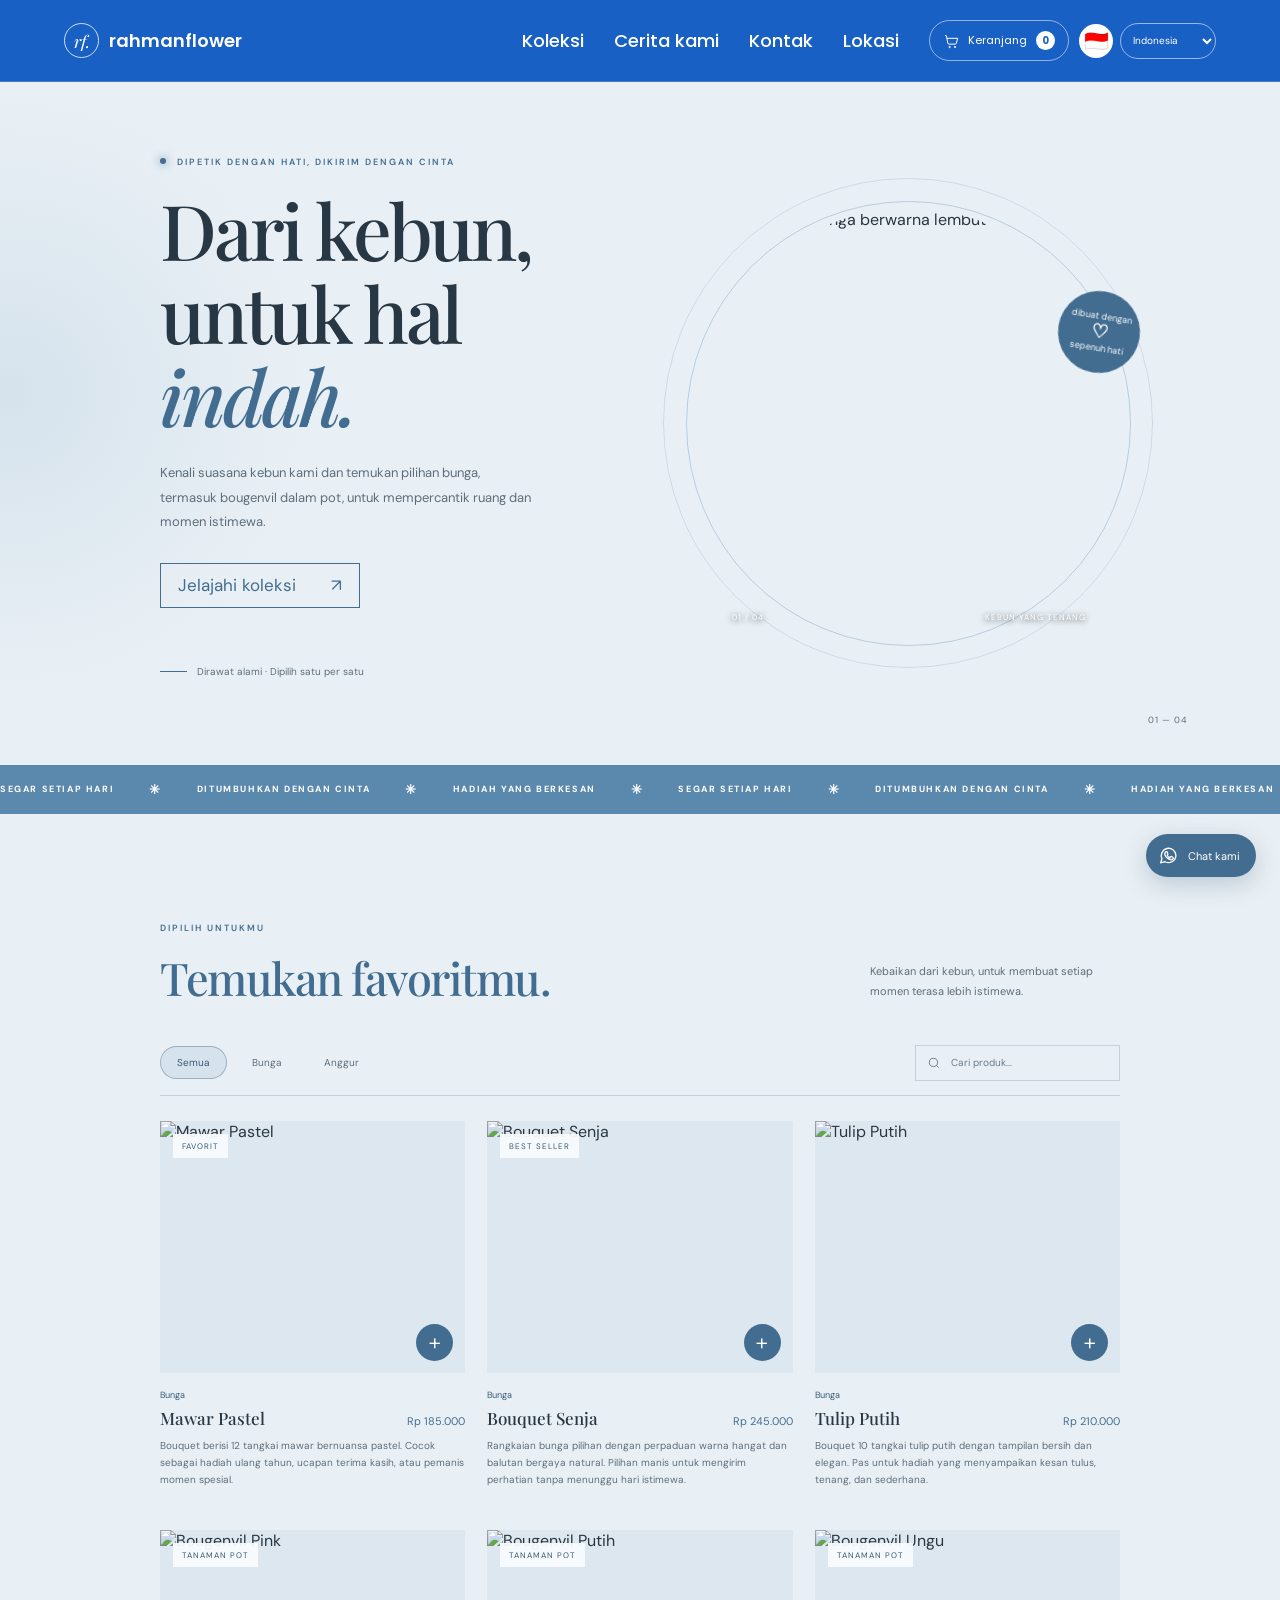
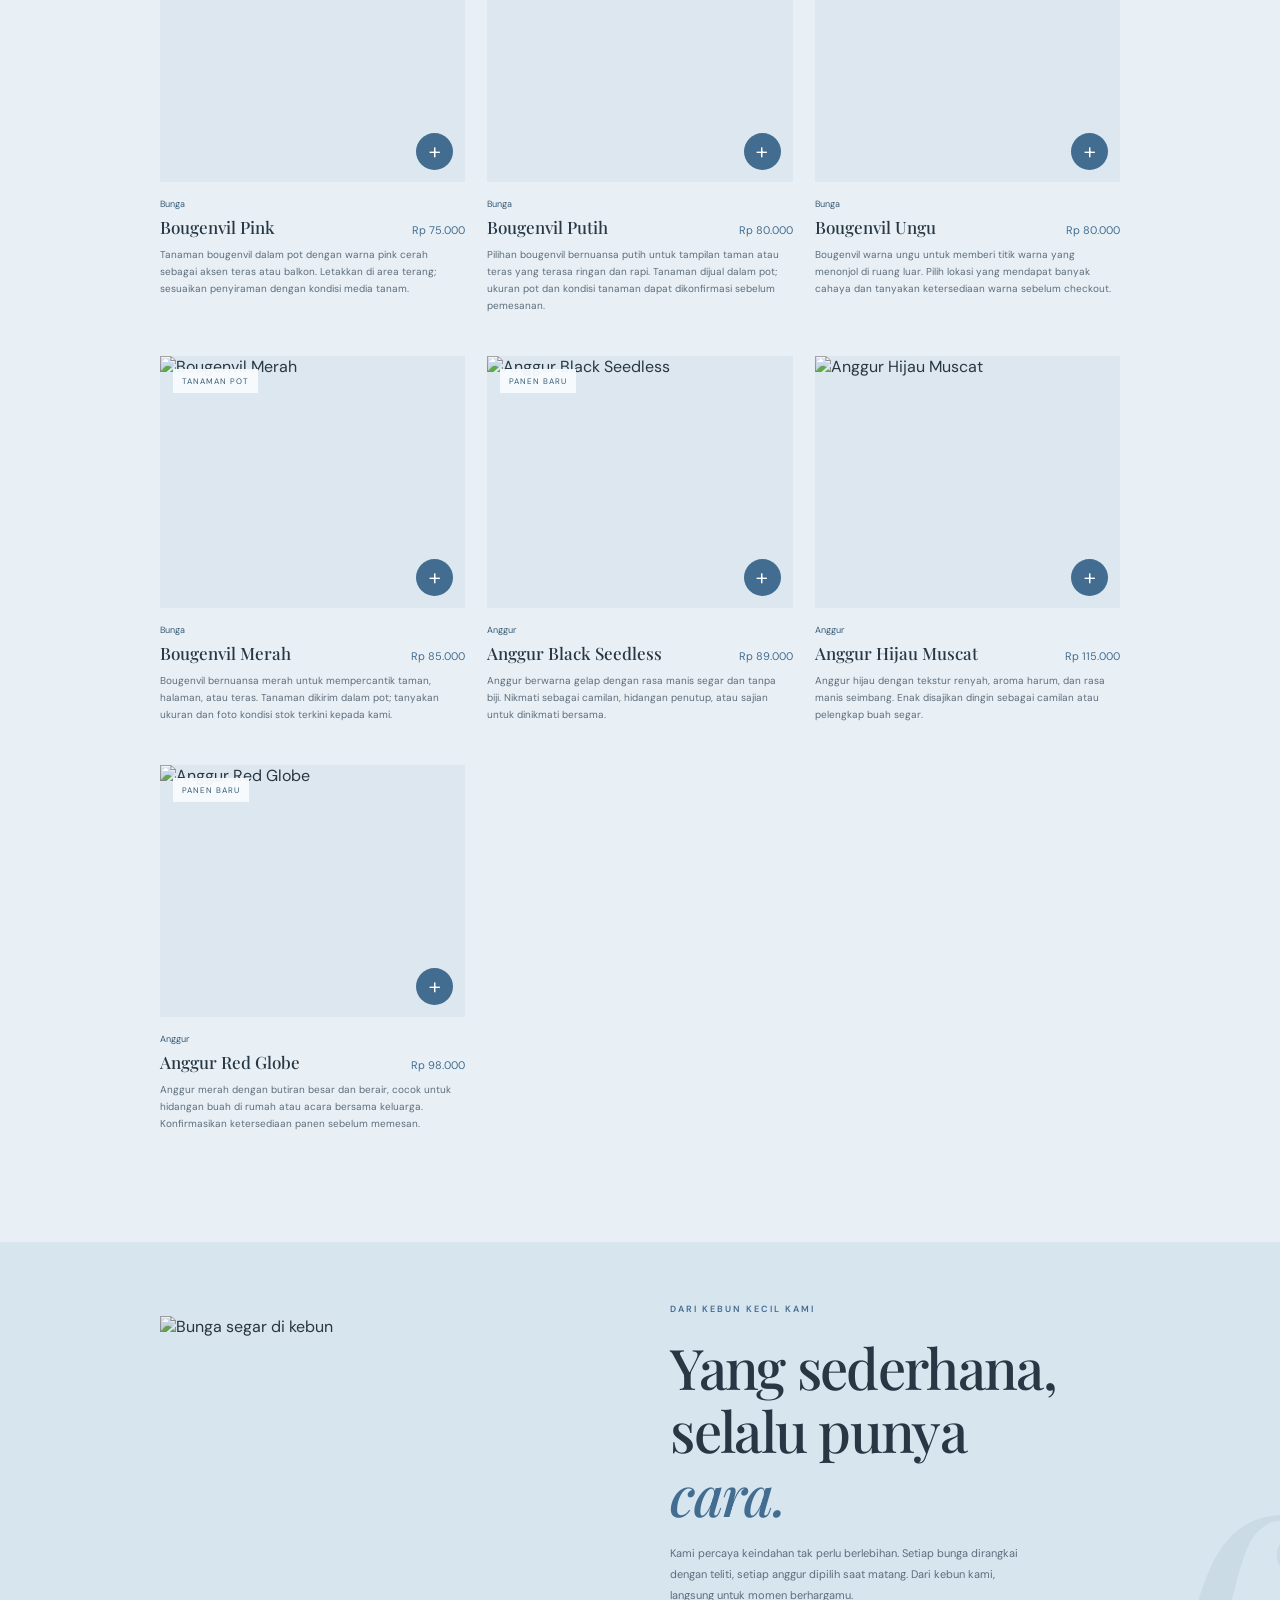
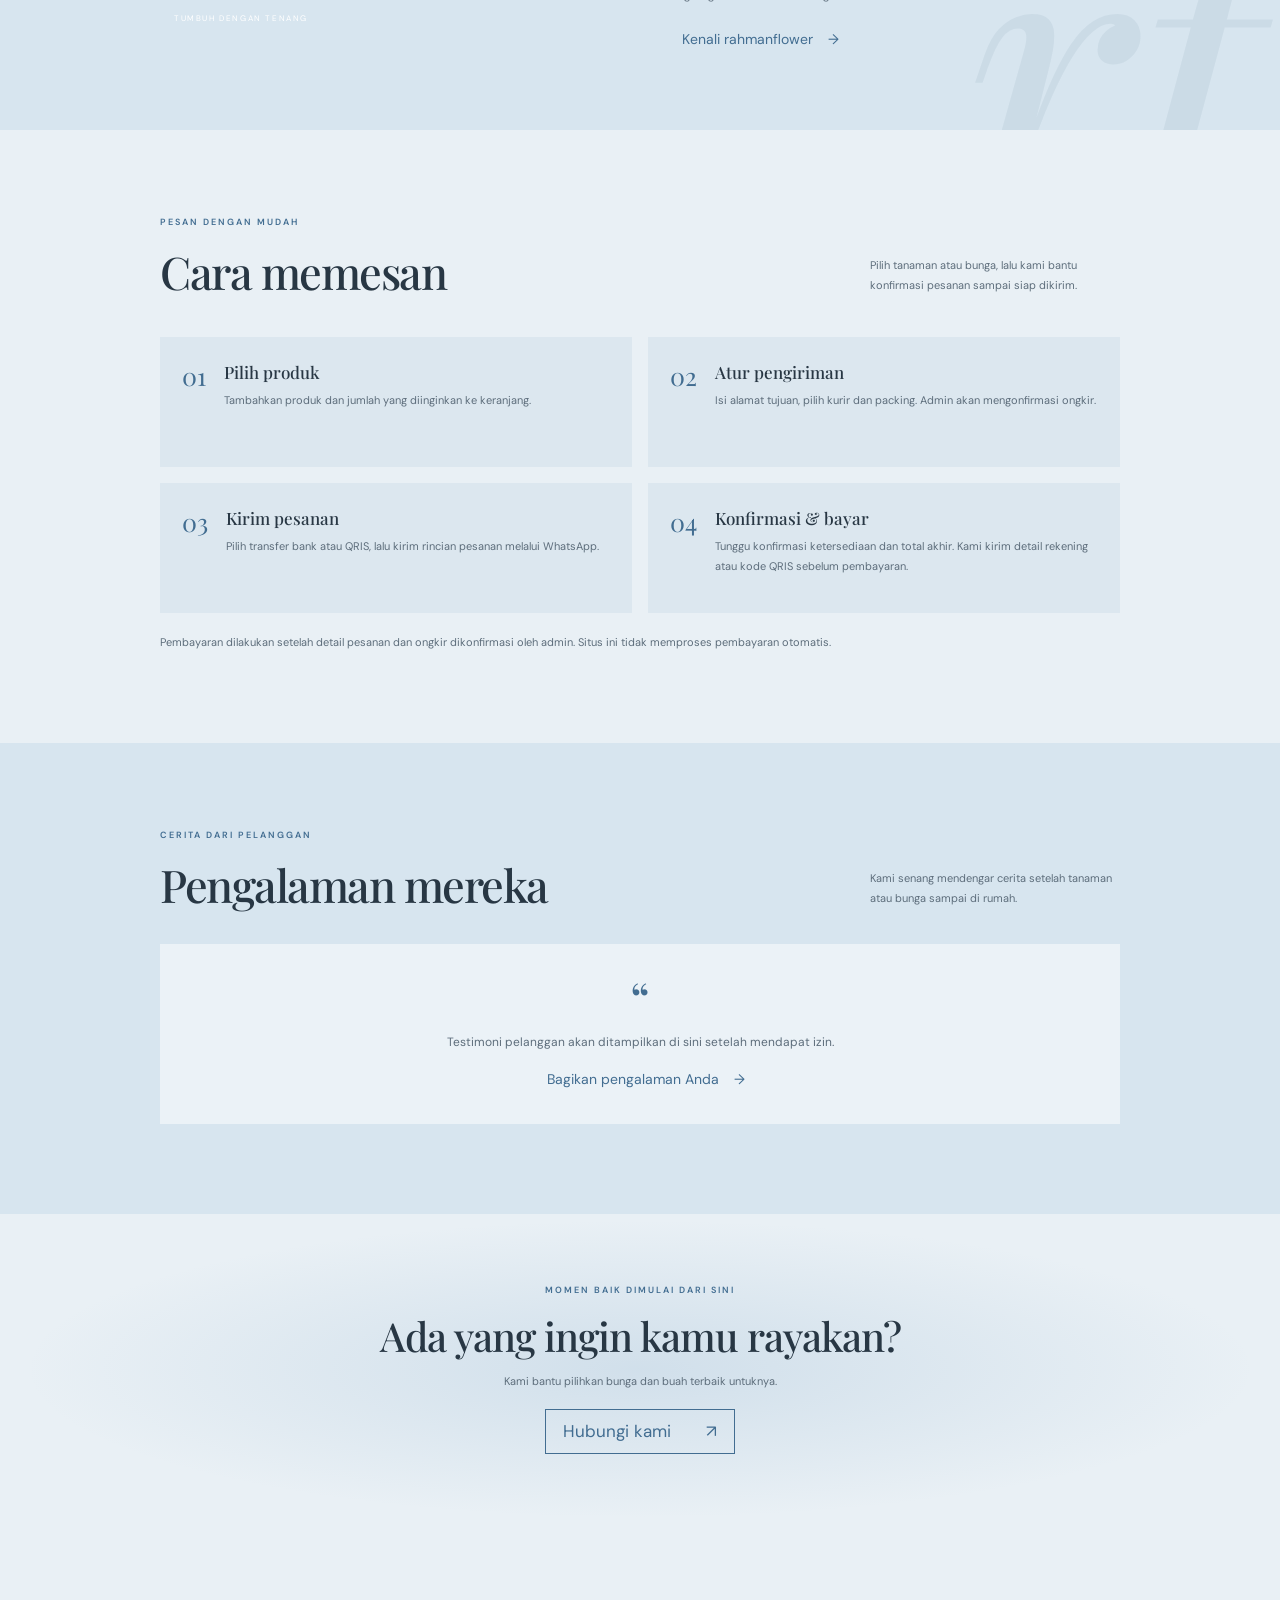
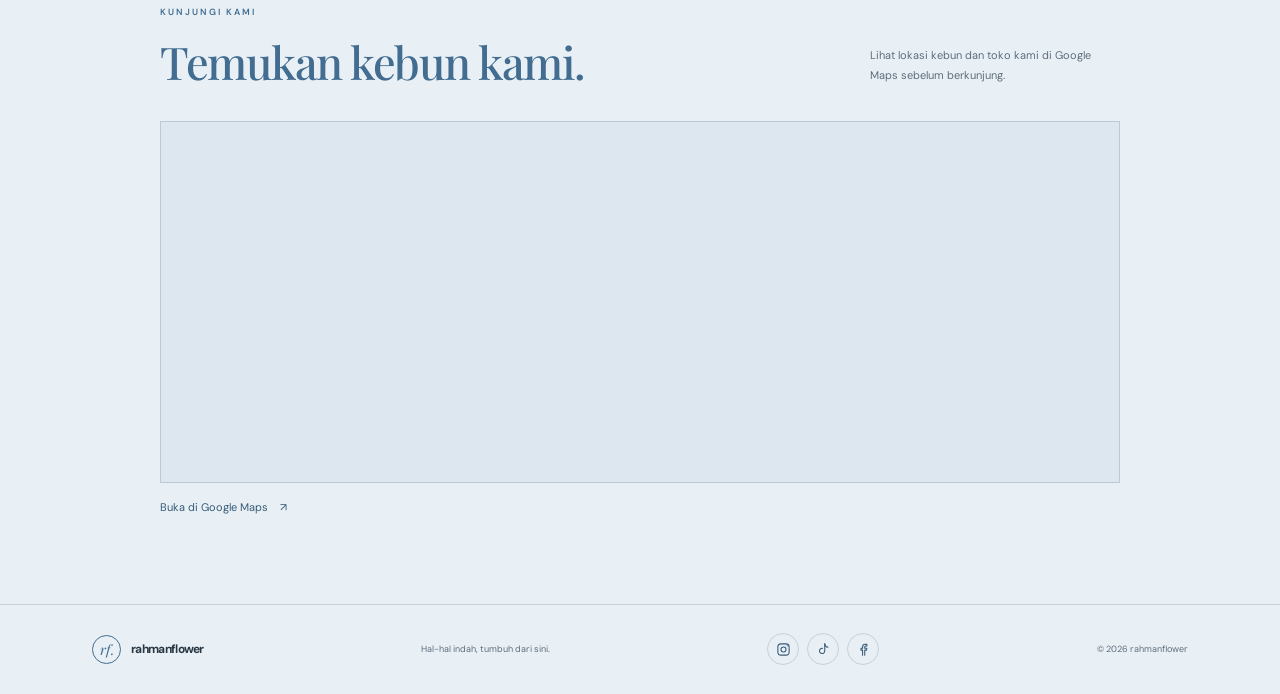
==== index.html @ 4df8f44b "Publish rahmanflower storefront Co-authored-by: Copilot <223556219+Copilot@users.noreply.github.com>" ====
<!doctype html>
<html lang="id">
  <head>
    <meta charset="UTF-8" />
    <meta name="viewport" content="width=device-width, initial-scale=1.0" />
    <meta name="theme-color" content="#1960C5" />
    <meta
      name="description"
      content="Temukan bunga pilihan dan anggur segar dari rahmanflower."
      id="page-description"
    />
    <title>rahmanflower — Bunga & Anggur Pilihan</title>
    <link rel="preconnect" href="https://fonts.googleapis.com" />
    <link rel="preconnect" href="https://fonts.gstatic.com" crossorigin />
    <link
      href="https://fonts.googleapis.com/css2?family=DM+Sans:wght@400;500;600;700&family=Playfair+Display:wght@500;600;700&family=Poppins:wght@400;500;600;700&display=swap"
      rel="stylesheet"
    />
    <link rel="stylesheet" href="styles.css" />
    <script src="products.js" defer></script>
    <script src="app.js" defer></script>
  </head>
  <body>
    <header class="site-header">
      <a class="brand" href="#" aria-label="rahmanflower, beranda">
        <span class="brand-mark" aria-hidden="true">rf.</span>
        <span class="brand-name" data-store-name>rahmanflower</span>
      </a>
      <nav class="main-nav" aria-label="Navigasi utama" data-i18n-aria="nav.label">
        <a href="#koleksi" data-i18n="nav.collection">Koleksi</a>
        <a href="#cerita" data-i18n="nav.story">Cerita kami</a>
        <a href="#kontak" data-i18n="nav.contact">Kontak</a>
        <a href="#lokasi" data-i18n="nav.location">Lokasi</a>
      </nav>
      <div class="header-actions">
      <button class="cart-button" id="open-cart" type="button" aria-label="Buka keranjang" data-i18n-aria="cart.open">
        <svg viewBox="0 0 24 24" aria-hidden="true"><path d="M3 4h2l2.2 11.1a2 2 0 0 0 2 1.6h8.9a2 2 0 0 0 1.9-1.4L22 8H6" /><circle cx="10" cy="21" r="1" /><circle cx="18" cy="21" r="1" /></svg>
        <span data-i18n="cart.button">Keranjang</span>
        <span class="cart-count" id="cart-count">0</span>
      </button>
      <label class="language-switcher">
        <span class="sr-only" id="language-label">Bahasa / Language / اللغة</span>
        <span class="language-flag" id="language-flag" aria-hidden="true">🇮🇩</span>
        <select id="language-select" aria-labelledby="language-label">
          <option value="id">Indonesia</option>
          <option value="en">English</option>
          <option value="ar">العربية</option>
        </select>
      </label>
      </div>
    </header>

    <main>
      <section class="hero" aria-labelledby="hero-title">
        <div class="hero-copy">
          <p class="eyebrow"><span class="status-dot"></span> <span data-i18n="hero.eyebrow">DIPETIK DENGAN HATI, DIKIRIM DENGAN CINTA</span></p>
          <h1 id="hero-title"><span data-i18n="hero.titleFirst">Dari kebun,</span><br /><span data-i18n="hero.titleSecond">untuk hal</span> <em data-i18n="hero.titleEmphasis">indah.</em></h1>
          <p class="hero-description" data-i18n="hero.description">
            Kenali suasana kebun kami dan temukan pilihan bunga, termasuk bougenvil dalam pot, untuk mempercantik ruang dan momen istimewa.
          </p>
          <a class="primary-link" href="#koleksi"><span data-i18n="hero.cta">Jelajahi koleksi</span> <span aria-hidden="true">↗</span></a>
          <div class="hero-note">
            <span class="note-line"></span>
            <span data-i18n="hero.note">Dirawat alami · Dipilih satu per satu</span>
          </div>
        </div>
        <div class="hero-art">
          <div class="hero-orbit orbit-one"></div>
          <div class="hero-orbit orbit-two"></div>
          <img
            src="https://images.unsplash.com/photo-1490750967868-88aa4486c946?auto=format&fit=crop&w=1200&q=85"
            alt="Rangkaian bunga berwarna lembut"
          data-i18n-alt="hero.imageAlt"
          />
          <div class="hero-caption"><span>01 / 04</span><span data-i18n="hero.caption">KEBUN YANG TENANG</span></div>
          <div class="hero-sticker"><span data-i18n="hero.stickerMade">dibuat dengan</span><strong>♡</strong><span data-i18n="hero.stickerCare">sepenuh hati</span></div>
        </div>
        <div class="hero-index" aria-hidden="true">01 — 04</div>
      </section>

      <section class="ticker" aria-label="Keunggulan rahmanflower" data-i18n-aria="ticker.label">
        <div class="ticker-track">
          <span data-i18n="ticker.fresh">SEGAR SETIAP HARI</span><i>✳</i><span data-i18n="ticker.grown">DITUMBUHKAN DENGAN CINTA</span><i>✳</i><span data-i18n="ticker.gifts">HADIAH YANG BERKESAN</span><i>✳</i><span data-i18n="ticker.fresh">SEGAR SETIAP HARI</span><i>✳</i><span data-i18n="ticker.grown">DITUMBUHKAN DENGAN CINTA</span><i>✳</i><span data-i18n="ticker.gifts">HADIAH YANG BERKESAN</span><i>✳</i>
        </div>
      </section>

      <section class="catalog section-wrap" id="koleksi" aria-labelledby="catalog-title">
        <div class="section-heading">
          <div>
            <p class="eyebrow" data-i18n="catalog.eyebrow">DIPILIH UNTUKMU</p>
            <h2 id="catalog-title"><span data-i18n="catalog.title">Temukan favoritmu</span><span>.</span></h2>
          </div>
          <p class="section-intro" data-i18n="catalog.intro">Kebaikan dari kebun, untuk membuat setiap momen terasa lebih istimewa.</p>
        </div>
        <div class="catalog-tools">
          <div class="category-filters" id="category-filters" aria-label="Filter kategori" data-i18n-aria="catalog.filters"></div>
          <label class="search-box">
            <svg viewBox="0 0 24 24" aria-hidden="true"><circle cx="11" cy="11" r="7" /><path d="m16 16 4 4" /></svg>
            <input id="search-input" type="search" placeholder="Cari produk..." aria-label="Cari produk" data-i18n-placeholder="catalog.search" data-i18n-aria="catalog.search" />
          </label>
        </div>
        <div class="product-grid" id="product-grid" aria-live="polite"></div>
        <p class="empty-state" id="empty-state" hidden data-i18n="catalog.empty">Belum ada produk yang cocok. Coba kata kunci lain, ya.</p>
      </section>

      <section class="story section-wrap" id="cerita">
        <div class="story-image">
          <img
            src="https://images.unsplash.com/photo-1494972308805-463bc619d34e?auto=format&fit=crop&w=1000&q=85"
            alt="Bunga segar di kebun"
            data-i18n-alt="story.imageAlt"
            loading="lazy"
          />
          <span class="image-label" data-i18n="story.imageLabel">TUMBUH DENGAN TENANG</span>
        </div>
        <div class="story-copy">
          <p class="eyebrow" data-i18n="story.eyebrow">DARI KEBUN KECIL KAMI</p>
          <h2><span data-i18n="story.titleFirst">Yang sederhana,</span><br /><span data-i18n="story.titleSecond">selalu punya</span> <em data-i18n="story.titleEmphasis">cara.</em></h2>
          <p data-i18n="story.description">
            Kami percaya keindahan tak perlu berlebihan. Setiap bunga dirangkai dengan teliti, setiap anggur dipilih saat matang. Dari kebun kami, langsung untuk momen berhargamu.
          </p>
          <a class="text-link" href="#kontak"><span data-i18n="story.cta">Kenali rahmanflower</span> <span aria-hidden="true">→</span></a>
        </div>
        <span class="story-decoration" aria-hidden="true">rf</span>
      </section>

      <section class="order-section section-wrap" id="cara-order" aria-labelledby="order-title">
        <div class="section-heading">
          <div>
            <p class="eyebrow" data-i18n="order.eyebrow">PESAN DENGAN MUDAH</p>
            <h2 id="order-title" data-i18n="order.title">Cara memesan</h2>
          </div>
          <p class="section-intro" data-i18n="order.intro">Pilih tanaman atau bunga, lalu kami bantu konfirmasi pesanan sampai siap dikirim.</p>
        </div>
        <ol class="order-steps">
          <li><span>01</span><div><h3 data-i18n="order.step1Title">Pilih produk</h3><p data-i18n="order.step1Text">Tambahkan produk dan jumlah yang diinginkan ke keranjang.</p></div></li>
          <li><span>02</span><div><h3 data-i18n="order.step2Title">Atur pengiriman</h3><p data-i18n="order.step2Text">Isi jarak tujuan, pilih pengiriman dan packing untuk melihat estimasi biaya.</p></div></li>
          <li><span>03</span><div><h3 data-i18n="order.step3Title">Kirim pesanan</h3><p data-i18n="order.step3Text">Pilih transfer bank atau QRIS, lalu kirim rincian pesanan melalui WhatsApp.</p></div></li>
          <li><span>04</span><div><h3 data-i18n="order.step4Title">Konfirmasi & bayar</h3><p data-i18n="order.step4Text">Tunggu konfirmasi ketersediaan dan total akhir. Kami kirim detail rekening atau kode QRIS sebelum pembayaran.</p></div></li>
        </ol>
        <p class="order-payment-note" data-i18n="order.paymentNote">Pembayaran dilakukan setelah detail pesanan dan ongkir dikonfirmasi oleh admin. Situs ini tidak memproses pembayaran otomatis.</p>
      </section>

      <section class="testimonials-section section-wrap" id="testimoni" aria-labelledby="testimonials-title">
        <div class="section-heading">
          <div>
            <p class="eyebrow" data-i18n="testimonials.eyebrow">CERITA DARI PELANGGAN</p>
            <h2 id="testimonials-title" data-i18n="testimonials.title">Pengalaman mereka</h2>
          </div>
          <p class="section-intro" data-i18n="testimonials.intro">Kami senang mendengar cerita setelah tanaman atau bunga sampai di rumah.</p>
        </div>
        <div class="testimonial-empty">
          <span aria-hidden="true">“</span>
          <p data-i18n="testimonials.empty">Testimoni pelanggan akan ditampilkan di sini setelah mendapat izin.</p>
          <a class="text-link" id="testimonial-contact" href="#"><span data-i18n="testimonials.cta">Bagikan pengalaman Anda</span> <span aria-hidden="true">→</span></a>
        </div>
      </section>

      <section class="closing-banner" id="kontak">
        <p class="eyebrow" data-i18n="contact.eyebrow">MOMEN BAIK DIMULAI DARI SINI</p>
        <h2 data-i18n="contact.title">Ada yang ingin kamu rayakan?</h2>
        <p data-i18n="contact.description">Kami bantu pilihkan bunga dan buah terbaik untuknya.</p>
        <a class="primary-link" id="contact-link" href="#"><span data-i18n="contact.cta">Hubungi kami</span> <span aria-hidden="true">↗</span></a>
        <a class="contact-email" id="store-email" href="#" hidden></a>
      </section>

      <section class="location-section section-wrap" id="lokasi" aria-labelledby="location-title">
        <div class="section-heading">
          <div>
            <p class="eyebrow" data-i18n="location.eyebrow">KUNJUNGI KAMI</p>
            <h2 id="location-title"><span data-i18n="location.title">Temukan kebun kami</span><span>.</span></h2>
          </div>
          <p class="section-intro" data-i18n="location.intro">Lihat lokasi kebun dan toko kami di Google Maps sebelum berkunjung.</p>
        </div>
        <div class="map-frame">
          <iframe
            id="store-map"
            title="Peta lokasi kebun dan toko"
            data-i18n-title="location.mapTitle"
            loading="lazy"
            referrerpolicy="no-referrer-when-downgrade"
            allowfullscreen
            hidden
          ></iframe>
          <div class="map-placeholder" id="map-placeholder" role="status">
            <span class="map-pin" aria-hidden="true">⌖</span>
            <p data-i18n="location.unset">Lokasi kebun belum diatur.</p>
            <span data-i18n="location.configure">Tambahkan alamat atau nama tempat di <code>STORE_CONFIG.mapLocation</code> pada products.js.</span>
          </div>
        </div>
        <a class="map-link" id="map-link" href="#" target="_blank" rel="noopener noreferrer" hidden>
          <span data-i18n="location.openMaps">Buka di Google Maps</span> <span aria-hidden="true">↗</span>
        </a>
      </section>
    </main>

    <footer class="site-footer">
      <a class="brand footer-brand" href="#"><span class="brand-mark" aria-hidden="true">rf.</span><span class="brand-name" data-store-name>rahmanflower</span></a>
      <p data-i18n="footer.tagline">Hal-hal indah, tumbuh dari sini.</p>
      <nav class="social-links" aria-label="Media sosial" data-i18n-aria="footer.social">
        <a class="social-link" href="#" data-social="instagram" aria-label="Instagram rahmanflower" title="Instagram">
          <svg viewBox="0 0 24 24" aria-hidden="true"><rect x="3" y="3" width="18" height="18" rx="5"/><circle cx="12" cy="12" r="4"/><circle class="icon-fill" cx="18" cy="6" r="1"/></svg>
        </a>
        <a class="social-link" href="#" data-social="tiktok" aria-label="TikTok rahmanflower" title="TikTok">
          <svg viewBox="0 0 24 24" aria-hidden="true"><path d="M14 3v11.2a4.2 4.2 0 1 1-3.4-4.1"/><path d="M14 3c.4 3.1 2.2 5 5.2 5.4"/></svg>
        </a>
        <a class="social-link" href="#" data-social="facebook" aria-label="Facebook rahmanflower" title="Facebook">
          <svg viewBox="0 0 24 24" aria-hidden="true"><path d="M14 21v-8h2.8l.5-3H14V8.1c0-.9.3-1.6 1.6-1.6h1.8V3.8c-.3 0-1.4-.1-2.6-.1-2.6 0-4.3 1.6-4.3 4.5V10H8v3h2.5v8"/></svg>
        </a>
      </nav>
      <span>© <span id="current-year"></span> <span data-store-name>rahmanflower</span></span>
    </footer>

    <a class="whatsapp-float" id="whatsapp-support" href="#kontak" aria-label="Hubungi layanan pelanggan melalui WhatsApp" data-i18n-aria="whatsapp.aria">
      <svg viewBox="0 0 24 24" aria-hidden="true"><path d="M20.5 11.7a8.4 8.4 0 0 1-12.4 7.4L3 20.5l1.5-4.8a8.4 8.4 0 1 1 16-4Z"/><path d="M8.8 8.1c.2-.4.4-.4.7-.4h.5c.2 0 .4.1.5.4l.8 1.9c.1.2.1.4-.1.6l-.6.7c-.2.2-.2.4 0 .7.6 1 1.4 1.8 2.5 2.4.3.2.5.2.7-.1l.8-1c.2-.2.4-.3.7-.2l1.8.9c.3.1.4.3.4.5 0 .3-.2 1.3-.9 1.8-.6.5-1.4.8-2.4.5-1-.3-2.4-.9-3.8-2.1-1.1-.9-2-2.1-2.5-3.4-.5-1.2 0-2.3.4-2.7Z"/></svg>
      <span data-i18n="whatsapp.label">Chat kami</span>
    </a>

    <div class="cart-overlay" id="cart-overlay" hidden>
      <button class="overlay-backdrop" id="close-cart-backdrop" type="button" aria-label="Tutup keranjang" data-i18n-aria="cart.close"></button>
      <aside class="cart-drawer" role="dialog" aria-modal="true" aria-labelledby="cart-title">
        <div class="cart-heading">
          <div><p class="eyebrow" data-i18n="cart.eyebrow">PILIHANMU</p><h2 id="cart-title"><span data-i18n="cart.title">Keranjang</span> <span id="cart-item-label">(0)</span></h2></div>
          <button class="close-cart" id="close-cart" type="button" aria-label="Tutup keranjang" data-i18n-aria="cart.close">×</button>
        </div>
        <div class="cart-items" id="cart-items"></div>
        <div class="cart-empty" id="cart-empty"><span aria-hidden="true">♡</span><p data-i18n="cart.empty">Keranjangmu masih kosong.</p><button class="text-link" id="continue-shopping" type="button"><span data-i18n="cart.continue">Lihat koleksi</span> <span aria-hidden="true">→</span></button></div>
        <section class="delivery-options" id="delivery-options" aria-labelledby="delivery-title">
          <div class="delivery-heading">
            <p class="eyebrow" data-i18n="delivery.eyebrow">SESUAIKAN PESANAN</p>
            <h3 id="delivery-title" data-i18n="delivery.title">Pengiriman & packing</h3>
          </div>
          <label class="delivery-field delivery-address-field">
            <span data-i18n="delivery.address">Alamat tujuan</span>
            <textarea id="delivery-address" rows="3" maxlength="500" placeholder="Alamat lengkap termasuk kota dan kode pos" data-i18n-placeholder="delivery.addressPlaceholder" required></textarea>
          </label>
          <label class="delivery-field">
            <span data-i18n="delivery.shipping">Metode pengiriman</span>
            <select id="shipping-select"></select>
          </label>
          <label class="delivery-field">
            <span data-i18n="delivery.packing">Pilihan packing</span>
            <select id="packing-select"></select>
          </label>
          <div class="tracking-links">
            <a id="courier-tracking-link" href="#" target="_blank" rel="noopener noreferrer" hidden></a>
            <a href="https://cekresi.com/" target="_blank" rel="noopener noreferrer" data-i18n="delivery.trackCekresi">Lacak resi di Cekresi.com</a>
          </div>
          <p class="delivery-note" id="delivery-note" role="status" aria-live="polite"></p>
        </section>
        <fieldset class="payment-options">
          <legend data-i18n="payment.title">Metode pembayaran</legend>
          <label><input type="radio" name="payment-method" value="bank" checked /><span data-i18n="payment.bank">Transfer bank</span></label>
          <label><input type="radio" name="payment-method" value="qris" /><span data-i18n="payment.qris">QRIS</span></label>
          <div class="payment-info" id="payment-info" aria-live="polite">
            <p id="payment-info-text"></p>
            <img id="qris-code" alt="" data-i18n-alt="payment.qrisAlt" hidden />
          </div>
        </fieldset>
        <div class="cart-footer" id="cart-footer">
          <div class="cart-cost-row"><span data-i18n="cart.subtotal">Subtotal produk</span><strong id="cart-subtotal">Rp0</strong></div>
          <div class="cart-cost-row"><span data-i18n="cart.shippingEstimate">Estimasi ongkir</span><strong id="shipping-cost">—</strong></div>
          <div class="cart-cost-row"><span data-i18n="cart.packingCost">Biaya packing</span><strong id="packing-cost">—</strong></div>
          <div class="cart-total"><span data-i18n="cart.total">Total estimasi</span><strong id="cart-total">Rp0</strong></div>
          <button class="checkout-button" id="checkout-button" type="button"><span data-i18n="cart.checkout">Pesan via WhatsApp</span> <span aria-hidden="true">↗</span></button>
          <p class="checkout-note" data-i18n="cart.checkoutNote">Rincian pesanan akan dikirim melalui WhatsApp. Pembayaran dilakukan setelah konfirmasi admin.</p>
        </div>
      </aside>
    </div>
    <div class="toast" id="toast" role="status" aria-live="polite"></div>
  </body>
</html>
---- styles.css ----
:root {
  color-scheme: light;
  --background: #e9f0f5;
  --surface: #dce7ef;
  --surface-raised: #d1e0eb;
  --text: #283744;
  --muted: #5d6d7b;
  --accent: #426d91;
  --accent-dark: #365a76;
  --sage-soft: #d7e5ef;
  --line: rgba(55, 80, 103, 0.2);
  --serif: "Playfair Display", Georgia, serif;
  --sans: "DM Sans", sans-serif;
  --nav-font: "Poppins", "DM Sans", sans-serif;
}

* { box-sizing: border-box; }
html { scroll-behavior: smooth; }
main section[id] { scroll-margin-top: 92px; }
body { margin: 0; background: var(--background); color: var(--text); font-family: var(--sans); -webkit-font-smoothing: antialiased; }
button, input { font: inherit; }
button, a { -webkit-tap-highlight-color: transparent; }
a { color: inherit; text-decoration: none; }
button { color: inherit; }
img { display: block; max-width: 100%; }

.site-header { width: 100%; height: 82px; padding: 0 5%; display: flex; align-items: center; justify-content: space-between; border-bottom: 1px solid rgba(255, 255, 255, .16); position: sticky; top: 0; z-index: 10; background: #1960C5; color: #fff; }
.site-header { direction: ltr; }
.main-nav { direction: ltr; margin-left: auto; margin-right: 30px; }
.header-actions { display: flex; align-items: center; gap: 10px; direction: ltr; }
.language-switcher { display: flex; align-items: center; gap: 7px; }
.language-flag { width: 34px; height: 34px; display: grid; flex: 0 0 34px; place-items: center; overflow: hidden; border: 1px solid rgba(255, 255, 255, .48); border-radius: 50%; background: #fff; font-size: 20px; line-height: 1; }
.language-switcher select { width: 96px; height: 36px; padding: 0 8px; border: 1px solid rgba(255, 255, 255, .55); border-radius: 22px; background: transparent; color: #fff; font: inherit; font-size: 10px; cursor: pointer; }
.language-switcher select option { color: #283744; background: #fff; }
.language-switcher select:focus-visible { outline: 2px solid var(--accent); outline-offset: 2px; }
.sr-only { position: absolute; width: 1px; height: 1px; padding: 0; margin: -1px; overflow: hidden; clip: rect(0, 0, 0, 0); white-space: nowrap; border: 0; }
.brand { display: inline-flex; align-items: center; gap: 10px; }
.brand-mark { width: 35px; height: 35px; border: 1px solid var(--accent); color: var(--accent); border-radius: 50%; display: grid; place-items: center; font-family: var(--serif); font-size: 17px; font-style: italic; }
.brand-name { color: var(--text); font-size: 14px; letter-spacing: -.7px; font-weight: 700; }
.brand-name span { color: var(--accent); font-weight: 400; }
.site-header .brand-mark { border-color: rgba(255, 255, 255, .78); color: #fff; }
.site-header .brand-name, .site-header .brand-name span { color: #fff; font-family: var(--nav-font); letter-spacing: 0; }
.site-header .brand-name { font-size: 18px; font-weight: 600; }
.site-header .brand-name span { font-weight: 400; }
.main-nav { display: flex; align-items: center; gap: 30px; color: #fff; font-family: var(--nav-font); font-size: 18px; font-weight: 500; }
.main-nav a, .text-link, .primary-link { transition: color .2s ease; }
.main-nav a { color: #fff; white-space: nowrap; }
.main-nav a:hover { color: #d7e9ff; }
.text-link:hover { color: var(--accent); }
.cart-button { border: 1px solid rgba(255, 255, 255, .52); background: transparent; color: #fff; border-radius: 30px; padding: 10px 13px; display: flex; align-items: center; gap: 9px; font-family: var(--nav-font); font-size: 11px; cursor: pointer; transition: border-color .2s, background .2s; }
.cart-button:hover { border-color: #fff; background: rgba(255, 255, 255, .1); }
.cart-button svg, .search-box svg { width: 16px; height: 16px; fill: none; stroke: currentColor; stroke-width: 1.5; }
.cart-count { min-width: 19px; height: 19px; display: grid; place-items: center; border-radius: 50%; background: #fff; color: #1960C5; font-size: 10px; font-weight: 700; }

.hero { position: relative; min-height: 635px; padding: 74px 12.5% 72px; display: grid; grid-template-columns: 1fr .9fr; align-items: center; gap: 7%; overflow: hidden; background-color: var(--background); background-image: linear-gradient(90deg, rgba(233, 240, 245, .97) 0%, rgba(233, 240, 245, .91) 45%, rgba(233, 240, 245, .78) 100%), url("https://images.unsplash.com/photo-1416879595882-3373a0480b5b?auto=format&fit=crop&w=2000&q=85"); background-position: center; background-size: cover; }
.hero::before { content: ""; position: absolute; width: 620px; height: 620px; border-radius: 50%; background: radial-gradient(circle, rgba(112, 157, 194, .16), transparent 68%); left: -300px; top: 0; pointer-events: none; }
.hero-copy { position: relative; z-index: 1; padding-bottom: 15px; }
.eyebrow { color: var(--accent); font-size: 9px; letter-spacing: 2px; font-weight: 600; margin: 0 0 20px; }
.status-dot { display: inline-block; width: 6px; height: 6px; margin: 0 7px 1px 0; background: var(--accent); border-radius: 50%; box-shadow: 0 0 10px var(--accent); }
.hero h1 { font-family: var(--serif); font-size: clamp(52px, 6vw, 81px); line-height: 1.08; letter-spacing: -3.2px; font-weight: 500; margin: 0; }
.hero h1 em, .story-copy h2 em { color: var(--accent); font-weight: 500; }
.hero-description { max-width: 375px; margin: 24px 0 28px; color: var(--muted); font-size: 13px; line-height: 1.9; }
.primary-link { width: fit-content; min-height: 45px; display: inline-flex; align-items: center; gap: 35px; padding: 0 17px; border: 1px solid var(--accent); color: var(--accent); font-size: 11px; }
.primary-link span { font-size: 17px; }
.primary-link:hover { background: var(--accent); color: var(--background); }
.hero-note { display: flex; align-items: center; gap: 10px; margin-top: 57px; color: var(--muted); font-size: 10px; }
.note-line { width: 27px; height: 1px; background: var(--accent); }
.hero-art { position: relative; width: 100%; max-width: 390px; justify-self: center; }
.hero-art > img { width: 100%; height: 430px; object-fit: cover; border-radius: 190px 190px 4px 4px; filter: saturate(.8) brightness(.97); animation: hero-image-slide 1s cubic-bezier(.2, .7, .2, 1) both; }
@keyframes hero-image-slide { from { opacity: 0; transform: translateX(-48px); } to { opacity: 1; transform: translateX(0); } }
.hero-orbit { position: absolute; border: 1px solid rgba(91, 136, 173, .34); border-radius: 50%; pointer-events: none; }
.orbit-one { width: 445px; height: 445px; top: -8px; left: -28px; }
.orbit-two { width: 490px; height: 490px; top: -31px; left: -51px; border-color: rgba(91, 136, 173, .2); }
.hero-caption { position: absolute; bottom: 17px; left: 18px; right: 18px; display: flex; justify-content: space-between; color: #fff; font-size: 8px; letter-spacing: 1px; text-shadow: 0 1px 6px #000; }
.hero-sticker { position: absolute; width: 82px; height: 82px; right: -36px; top: 82px; border-radius: 50%; background: var(--accent); color: #fff; display: flex; flex-direction: column; align-items: center; justify-content: center; transform: rotate(9deg); font-size: 9px; }
.hero-sticker strong { font-size: 19px; line-height: 1.1; }
.hero-index { position: absolute; right: 7.2%; bottom: 39px; color: var(--muted); font-size: 9px; letter-spacing: 1px; }

.ticker { height: 49px; overflow: hidden; background: #5b88ad; color: #fff; display: flex; align-items: center; }
.ticker-track { min-width: max-content; display: flex; align-items: center; gap: 35px; animation: ticker-scroll 38s linear infinite; font-size: 9px; letter-spacing: 1.6px; font-weight: 700; }
.ticker-track i { font-style: normal; font-size: 13px; }
@keyframes ticker-scroll { to { transform: translateX(-50%); } }

.section-wrap { padding-left: 12.5%; padding-right: 12.5%; }
.catalog { padding-top: 108px; padding-bottom: 110px; }
.section-heading { display: flex; justify-content: space-between; align-items: end; gap: 24px; }
.section-heading .eyebrow { margin-bottom: 13px; }
.section-heading h2, .cart-heading h2 { font-family: var(--serif); font-size: clamp(31px, 4vw, 45px); letter-spacing: -1.5px; font-weight: 500; margin: 0; }
.section-heading h2 span { color: var(--accent); }
.section-intro { width: 250px; margin: 0 0 5px; color: var(--muted); font-size: 11px; line-height: 1.8; }
.catalog-tools { margin: 38px 0 25px; padding-bottom: 14px; border-bottom: 1px solid var(--line); display: flex; justify-content: space-between; align-items: center; gap: 20px; }
.category-filters { display: flex; gap: 8px; }
.filter-chip { border: 1px solid transparent; border-radius: 30px; padding: 9px 16px; background: transparent; color: var(--muted); font-size: 10px; cursor: pointer; }
.filter-chip.active { color: var(--accent-dark); border-color: rgba(61, 99, 130, .4); background: rgba(91, 136, 173, .12); }
.search-box { width: 205px; height: 36px; padding: 0 11px; display: flex; align-items: center; gap: 8px; border: 1px solid var(--line); color: var(--muted); }
.search-box input { width: 100%; min-width: 0; outline: 0; border: 0; background: transparent; color: var(--text); font-size: 10px; }
.search-box input::placeholder { color: #697b89; }
.product-grid { display: grid; grid-template-columns: repeat(3, minmax(0, 1fr)); gap: 42px 22px; }
.product-card { min-width: 0; animation: card-in .4s both; animation-delay: calc(var(--card-order) * 55ms); }
@keyframes card-in { from { opacity: 0; transform: translateY(9px); } to { opacity: 1; transform: translateY(0); } }
.product-image-wrap { position: relative; overflow: hidden; background: var(--surface); }
.product-image { width: 100%; height: 252px; object-fit: cover; filter: saturate(.82); transition: transform .6s cubic-bezier(.2,.7,.2,1), filter .3s; }
.product-card:hover .product-image { transform: scale(1.045); filter: saturate(1); }
.product-tag { position: absolute; top: 13px; left: 13px; padding: 7px 9px; background: rgba(248, 251, 253, .95); color: var(--accent-dark); font-size: 8px; letter-spacing: 1px; }
.quick-add { position: absolute; right: 12px; bottom: 12px; width: 37px; height: 37px; border: 0; border-radius: 50%; background: var(--accent); color: #fff; font-size: 23px; font-weight: 300; cursor: pointer; transition: transform .2s, background .2s; }
.quick-add:hover { transform: rotate(90deg); background: #426d91; }
.product-info { display: flex; justify-content: space-between; align-items: end; gap: 12px; margin-top: 16px; }
.product-category { color: var(--accent-dark); font-size: 9px; margin: 0 0 6px; }
.product-info h3 { margin: 0; font-family: var(--serif); font-size: 17px; font-weight: 500; }
.product-price { flex-shrink: 0; margin: 0 0 1px; font-size: 11px; color: var(--accent); }
.product-description { margin: 8px 0 0; color: var(--muted); font-size: 10px; line-height: 1.7; }
.empty-state { padding: 50px 0; text-align: center; color: var(--muted); font-size: 12px; }

.story { position: relative; min-height: 488px; display: grid; grid-template-columns: .9fr 1fr; align-items: center; gap: 11%; padding-top: 60px; padding-bottom: 80px; background: #d7e5ef; overflow: hidden; }
.story-image { position: relative; z-index: 1; }
.story-image img { width: 100%; height: 320px; object-fit: cover; filter: saturate(.72) brightness(.97); }
.image-label { position: absolute; bottom: 13px; left: 14px; color: white; font-size: 8px; letter-spacing: 1.6px; }
.story-copy { position: relative; z-index: 1; max-width: 405px; }
.story-copy h2 { font-family: var(--serif); font-size: clamp(38px, 5vw, 56px); letter-spacing: -1.7px; line-height: 1.13; font-weight: 500; margin: 0 0 18px; }
.story-copy > p:not(.eyebrow) { color: var(--muted); font-size: 11px; line-height: 1.9; max-width: 350px; margin: 0 0 22px; }
.text-link { padding: 0; border: 0; background: none; color: var(--accent); font-size: 10px; cursor: pointer; }
.text-link span { margin-left: 12px; font-size: 14px; }
.story-decoration { position: absolute; right: 2%; bottom: -123px; color: rgba(61, 99, 130, .08); font-family: var(--serif); font-size: 390px; font-style: italic; line-height: 1; }

.order-section, .testimonials-section { padding-top: 86px; padding-bottom: 90px; }
.order-steps { display: grid; grid-template-columns: repeat(2, minmax(0, 1fr)); gap: 16px; margin: 36px 0 0; padding: 0; list-style: none; }
.order-steps li { min-height: 130px; padding: 22px; display: flex; gap: 18px; background: var(--surface); }
.order-steps li > span { color: var(--accent); font-family: var(--serif); font-size: 25px; }
.order-steps h3 { margin: 2px 0 8px; font-family: var(--serif); font-size: 17px; font-weight: 500; }
.order-steps p, .order-payment-note { margin: 0; color: var(--muted); font-size: 11px; line-height: 1.8; }
.order-payment-note { margin-top: 20px; }
.testimonials-section { background: var(--sage-soft); }
.testimonial-empty { min-height: 180px; margin-top: 30px; padding: 27px; display: flex; flex-direction: column; align-items: center; justify-content: center; text-align: center; background: rgba(255, 255, 255, .48); }
.testimonial-empty > span { color: var(--accent); font-family: var(--serif); font-size: 48px; line-height: .8; }
.testimonial-empty p { max-width: 390px; margin: 14px 0 18px; color: var(--muted); font-size: 12px; line-height: 1.7; }
.contact-email { margin-top: 14px; color: var(--accent-dark); font-size: 11px; }
.contact-email[hidden] { display: none; }

.closing-banner { min-height: 310px; padding: 70px 20px; text-align: center; display: flex; flex-direction: column; align-items: center; justify-content: center; background: radial-gradient(ellipse at center, rgba(112, 157, 194, .2), transparent 68%); }
.closing-banner .eyebrow { margin-bottom: 13px; }
.closing-banner h2 { margin: 0; font-family: var(--serif); font-size: clamp(29px, 4vw, 40px); font-weight: 500; letter-spacing: -1px; }
.closing-banner > p:not(.eyebrow) { margin: 12px 0 21px; color: var(--muted); font-size: 11px; }
.location-section { padding-top: 82px; padding-bottom: 90px; }
.location-section .section-heading { margin-bottom: 30px; }
.map-frame { position: relative; min-height: 360px; overflow: hidden; border: 1px solid var(--line); background: var(--surface); }
.map-frame iframe { display: block; width: 100%; height: 360px; border: 0; }
.map-frame iframe[hidden] { display: none; }
.map-placeholder { min-height: 360px; padding: 32px; display: flex; flex-direction: column; align-items: center; justify-content: center; text-align: center; color: var(--muted); background: linear-gradient(135deg, #dce7ef, #d1e0eb); }
.map-placeholder[hidden] { display: none; }
.map-pin { color: var(--accent); font-size: 38px; line-height: 1; }
.map-placeholder p { margin: 15px 0 6px; color: var(--text); font-family: var(--serif); font-size: 20px; }
.map-placeholder > span:last-child { font-size: 11px; line-height: 1.8; }
.map-placeholder code { color: var(--accent-dark); }
.map-link { width: fit-content; margin-top: 17px; display: flex; align-items: center; gap: 12px; color: var(--accent-dark); font-size: 11px; }
.map-link[hidden] { display: none; }
.map-link:hover { color: var(--accent); }
html[lang="ar"] body { font-family: Tahoma, Arial, sans-serif; }
html[lang="ar"] .eyebrow { letter-spacing: 0; }
html[lang="ar"] .hero h1, html[lang="ar"] .story-copy h2, html[lang="ar"] .section-heading h2 { letter-spacing: 0; }
.site-footer { min-height: 90px; padding: 20px 7.2%; border-top: 1px solid var(--line); display: flex; align-items: center; justify-content: space-between; color: var(--muted); font-size: 9px; }
.footer-brand .brand-mark { width: 29px; height: 29px; font-size: 14px; }
.footer-brand .brand-name { color: var(--text); font-size: 12px; }
.site-footer > p { margin: 0; }
.social-links { display: flex; gap: 8px; align-items: center; }
.social-link { width: 32px; height: 32px; display: grid; place-items: center; border: 1px solid var(--line); border-radius: 50%; color: var(--accent-dark); transition: background .2s, color .2s, border-color .2s; }
.social-link:hover { border-color: var(--accent); background: var(--sage-soft); color: var(--accent-dark); }
.social-link svg { width: 15px; height: 15px; fill: none; stroke: currentColor; stroke-width: 1.7; stroke-linecap: round; stroke-linejoin: round; }
.social-link .icon-fill { fill: currentColor; stroke: none; }
.whatsapp-float { position: fixed; z-index: 5; right: 24px; bottom: 23px; display: flex; align-items: center; gap: 9px; padding: 11px 16px 11px 12px; border-radius: 30px; background: var(--accent); color: #fff; box-shadow: 0 7px 25px rgba(46, 75, 99, .24); font-size: 11px; transition: transform .2s, background .2s; }
.whatsapp-float:hover { transform: translateY(-2px); background: #426d91; }
.whatsapp-float svg { width: 21px; height: 21px; fill: none; stroke: currentColor; stroke-width: 1.5; stroke-linecap: round; stroke-linejoin: round; }

.cart-overlay { position: fixed; inset: 0; z-index: 10; }
.cart-overlay[hidden] { display: none; }
.overlay-backdrop { position: absolute; inset: 0; border: 0; background: rgba(33, 48, 62, .38); backdrop-filter: blur(3px); cursor: pointer; }
.cart-drawer { position: absolute; top: 0; right: 0; width: min(460px, 100%); height: 100%; padding: 32px; background: var(--background); border-left: 1px solid var(--line); display: flex; flex-direction: column; animation: drawer-in .25s ease-out; }
@keyframes drawer-in { from { transform: translateX(25px); opacity: .7; } to { transform: translateX(0); opacity: 1; } }
.cart-heading { display: flex; align-items: center; justify-content: space-between; padding-bottom: 23px; border-bottom: 1px solid var(--line); }
.cart-heading .eyebrow { margin-bottom: 8px; }
.cart-heading h2 { font-size: 30px; }
.cart-heading h2 span { color: var(--muted); font-family: var(--sans); font-size: 12px; letter-spacing: 0; }
.close-cart { width: 35px; height: 35px; border: 1px solid var(--line); border-radius: 50%; background: transparent; font-size: 22px; cursor: pointer; }
.cart-items { flex: 1; overflow: auto; }
.cart-item { display: grid; grid-template-columns: 66px 1fr auto; gap: 13px; padding: 19px 0; border-bottom: 1px solid var(--line); }
.cart-item > img { width: 66px; height: 76px; object-fit: cover; }
.cart-item-info h3 { margin: 2px 0 5px; font-family: var(--serif); font-size: 15px; font-weight: 500; }
.cart-item-info > p { margin: 0; color: var(--accent); font-size: 10px; }
.cart-item-subtotal { padding-top: 4px; font-size: 10px; font-weight: 500; }
.quantity-control { display: inline-flex; align-items: center; gap: 12px; margin-top: 11px; }
.quantity-control button { width: 23px; height: 23px; border: 1px solid var(--line); background: transparent; cursor: pointer; }
.quantity-control span { min-width: 10px; text-align: center; font-size: 10px; }
.cart-empty { flex: 1; display: flex; flex-direction: column; align-items: center; justify-content: center; color: var(--muted); }
.cart-empty[hidden] { display: none; }
.cart-empty > span { color: var(--accent); font-size: 38px; }
.cart-empty p { font-size: 12px; }
.delivery-options { padding: 16px 0; border-top: 1px solid var(--line); }
.delivery-options[hidden] { display: none; }
.delivery-heading .eyebrow { margin-bottom: 6px; font-size: 8px; }
.delivery-heading h3 { margin: 0 0 13px; font-family: var(--serif); font-size: 19px; font-weight: 500; }
.delivery-field { display: grid; grid-template-columns: 1fr 1.15fr; align-items: center; gap: 12px; margin: 9px 0; color: var(--muted); font-size: 10px; }
.delivery-field small { font-size: 9px; }
.delivery-field input, .delivery-field select, .delivery-field textarea { width: 100%; min-width: 0; height: 34px; padding: 0 9px; border: 1px solid var(--line); border-radius: 0; outline-color: var(--accent); background: var(--background); color: var(--text); font-size: 10px; }
.delivery-address-field { align-items: start; }
.delivery-field textarea { height: auto; min-height: 65px; padding: 8px 9px; resize: vertical; }
.tracking-links { display: flex; flex-wrap: wrap; gap: 7px 15px; margin-top: 11px; }
.tracking-links a { color: var(--accent-dark); font-size: 9px; text-decoration: underline; text-underline-offset: 2px; }
.tracking-links a[hidden] { display: none; }
.delivery-note { margin: 10px 0 0; color: var(--muted); font-size: 9px; line-height: 1.6; }
.payment-options { margin: 0; padding: 15px 0; border: 0; border-top: 1px solid var(--line); border-bottom: 1px solid var(--line); }
.payment-options legend { padding: 0 0 10px; color: var(--text); font-size: 10px; font-weight: 600; }
.payment-options > label { display: inline-flex; align-items: center; gap: 6px; margin: 0 12px 0 0; color: var(--muted); font-size: 10px; cursor: pointer; }
.payment-options input { accent-color: var(--accent); }
.payment-info { margin-top: 10px; padding: 10px; background: var(--surface); }
.payment-info p { margin: 0; color: var(--muted); font-size: 9px; line-height: 1.6; }
.payment-info img { width: min(170px, 100%); max-height: 170px; margin: 10px auto 0; object-fit: contain; background: #fff; }
.cart-footer { padding-top: 20px; border-top: 1px solid var(--line); }
.cart-footer[hidden] { display: none; }
.cart-cost-row { display: flex; justify-content: space-between; gap: 12px; margin-bottom: 9px; color: var(--muted); font-size: 10px; }
.cart-cost-row strong { text-align: right; color: var(--text); font-weight: 500; }
.cart-total { display: flex; justify-content: space-between; margin: 12px 0 16px; padding-top: 12px; border-top: 1px solid var(--line); font-size: 12px; }
.cart-total strong { color: var(--accent); font-size: 15px; }
.checkout-button { width: 100%; height: 48px; display: flex; justify-content: space-between; align-items: center; padding: 0 16px; border: 0; background: var(--accent); color: #fff; font-size: 11px; font-weight: 700; cursor: pointer; }
.checkout-button:hover { background: #426d91; }
.checkout-button:disabled { background: #c5d0d9; color: #536575; cursor: not-allowed; }
.checkout-button:disabled:hover { background: #c5d0d9; }
.checkout-button span { font-size: 17px; }
.checkout-note { color: var(--muted); text-align: center; font-size: 9px; }
.cart-open { overflow: hidden; }
.toast { position: fixed; z-index: 20; bottom: 25px; left: 50%; transform: translate(-50%, 12px); padding: 12px 18px; background: #3d6382; color: #fff; font-size: 11px; opacity: 0; pointer-events: none; transition: opacity .2s, transform .2s; }
.toast.visible { opacity: 1; transform: translate(-50%, 0); }

@media (max-width: 900px) {
  .site-header { padding: 0 5%; }
  .main-nav { gap: 16px; margin-right: 18px; font-size: 15px; }
  .hero { padding-left: 8%; padding-right: 8%; }
  .section-wrap { padding-left: 8%; padding-right: 8%; }
  .product-image { height: 220px; }
  .story { gap: 8%; }
  .order-steps li { padding: 18px; }
}

@media (max-width: 640px) {
  .site-header { height: 82px; padding: 0 4%; }
  .main-nav { display: none; }
  .brand { gap: 7px; }
  .site-header .brand-mark { width: 31px; height: 31px; font-size: 15px; }
  .site-header .brand-name { font-size: 15px; }
  .cart-button { padding: 8px 9px; }
  .header-actions { gap: 7px; }
  .language-flag { width: 29px; height: 29px; flex-basis: 29px; font-size: 17px; }
  .language-switcher { gap: 5px; }
  .language-switcher select { width: 78px; height: 34px; padding: 0 5px; }
  .hero { min-height: auto; padding: 57px 7% 66px; grid-template-columns: 1fr; gap: 45px; }
  .hero h1 { font-size: clamp(54px, 14vw, 76px); }
  .hero-description { max-width: 330px; font-size: 12px; }
  .hero-note { margin-top: 27px; }
  .hero-art { width: min(76%, 340px); }
  .hero-art > img { height: 350px; }
  .orbit-one { width: calc(100% + 50px); height: auto; aspect-ratio: 1; left: -25px; }
  .orbit-two { width: calc(100% + 90px); height: auto; aspect-ratio: 1; left: -45px; }
  .hero-sticker { right: -26px; width: 70px; height: 70px; }
  .hero-index { bottom: 18px; }
  .ticker { height: 42px; }
  .ticker-track { gap: 22px; font-size: 8px; }
  .section-wrap { padding-left: 7%; padding-right: 7%; }
  .catalog { padding-top: 72px; padding-bottom: 75px; }
  .section-heading { display: block; }
  .section-intro { width: auto; max-width: 310px; margin-top: 12px; }
  .catalog-tools { margin-top: 25px; align-items: stretch; flex-direction: column; gap: 12px; }
  .category-filters { overflow-x: auto; padding-bottom: 2px; }
  .filter-chip { flex: 0 0 auto; padding: 8px 13px; }
  .search-box { width: 100%; }
  .product-grid { grid-template-columns: repeat(2, minmax(0, 1fr)); gap: 28px 13px; }
  .product-image { height: clamp(150px, 48vw, 230px); }
  .product-info { display: block; margin-top: 11px; }
  .product-info h3 { font-size: 15px; }
  .product-price { margin-top: 7px; font-size: 10px; }
  .product-description { font-size: 9px; }
  .product-tag { top: 8px; left: 8px; padding: 6px; font-size: 7px; }
  .quick-add { right: 8px; bottom: 8px; width: 32px; height: 32px; }
  .story { grid-template-columns: 1fr; gap: 29px; padding-top: 53px; padding-bottom: 58px; }
  .story-image img { height: 260px; }
  .story-copy h2 { font-size: 44px; }
  .story-decoration { font-size: 250px; bottom: -90px; }
  .order-section, .testimonials-section { padding-top: 62px; padding-bottom: 68px; }
  .order-steps { grid-template-columns: 1fr; gap: 10px; margin-top: 24px; }
  .order-steps li { min-height: 0; padding: 17px; }
  .testimonial-empty { min-height: 165px; }
  .closing-banner { min-height: 280px; }
  .location-section { padding-top: 62px; padding-bottom: 68px; }
  .map-frame, .map-frame iframe, .map-placeholder { min-height: 300px; height: 300px; }
  .site-footer { padding: 20px 6%; flex-wrap: wrap; gap: 12px; }
  .site-footer > p { order: 3; width: 100%; }
  .cart-drawer { padding: 23px; }
}

@media (prefers-reduced-motion: reduce) {
  *, *::before, *::after { scroll-behavior: auto !important; animation-duration: .01ms !important; animation-iteration-count: 1 !important; transition-duration: .01ms !important; }
}
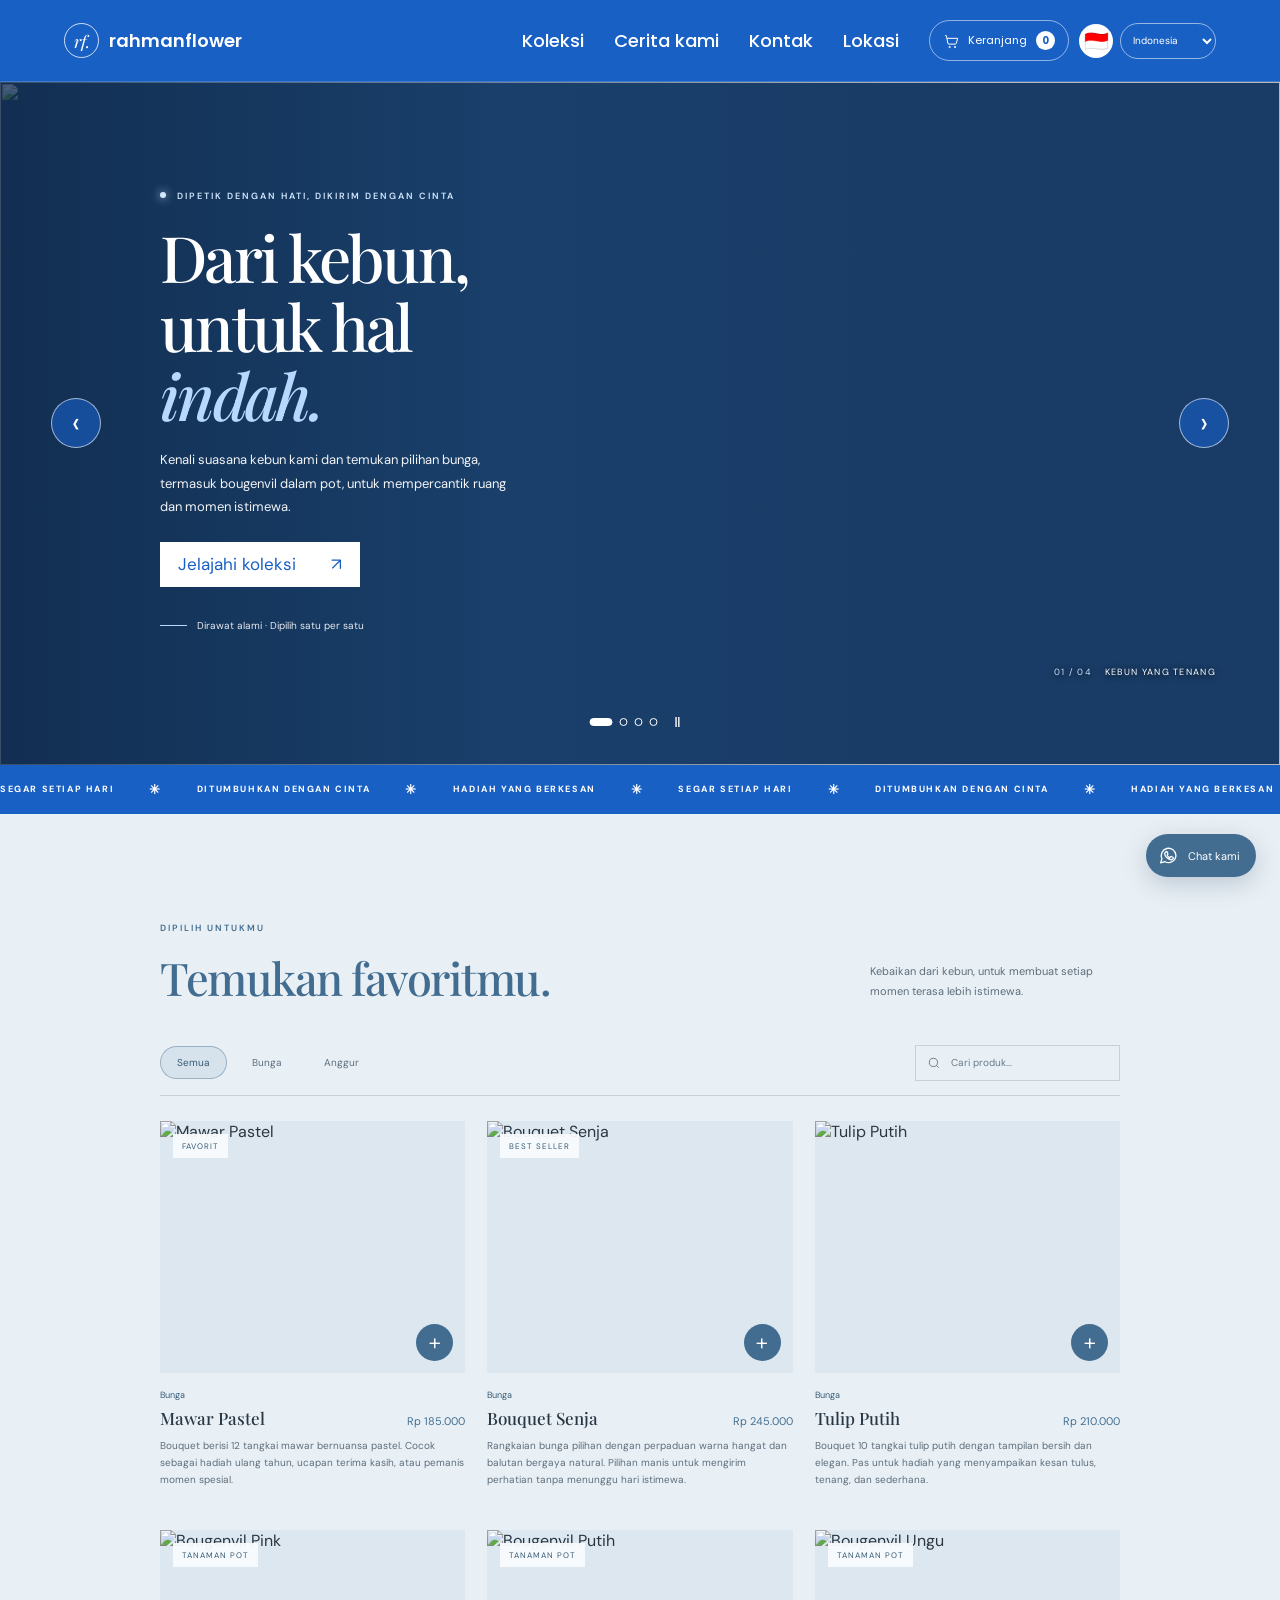
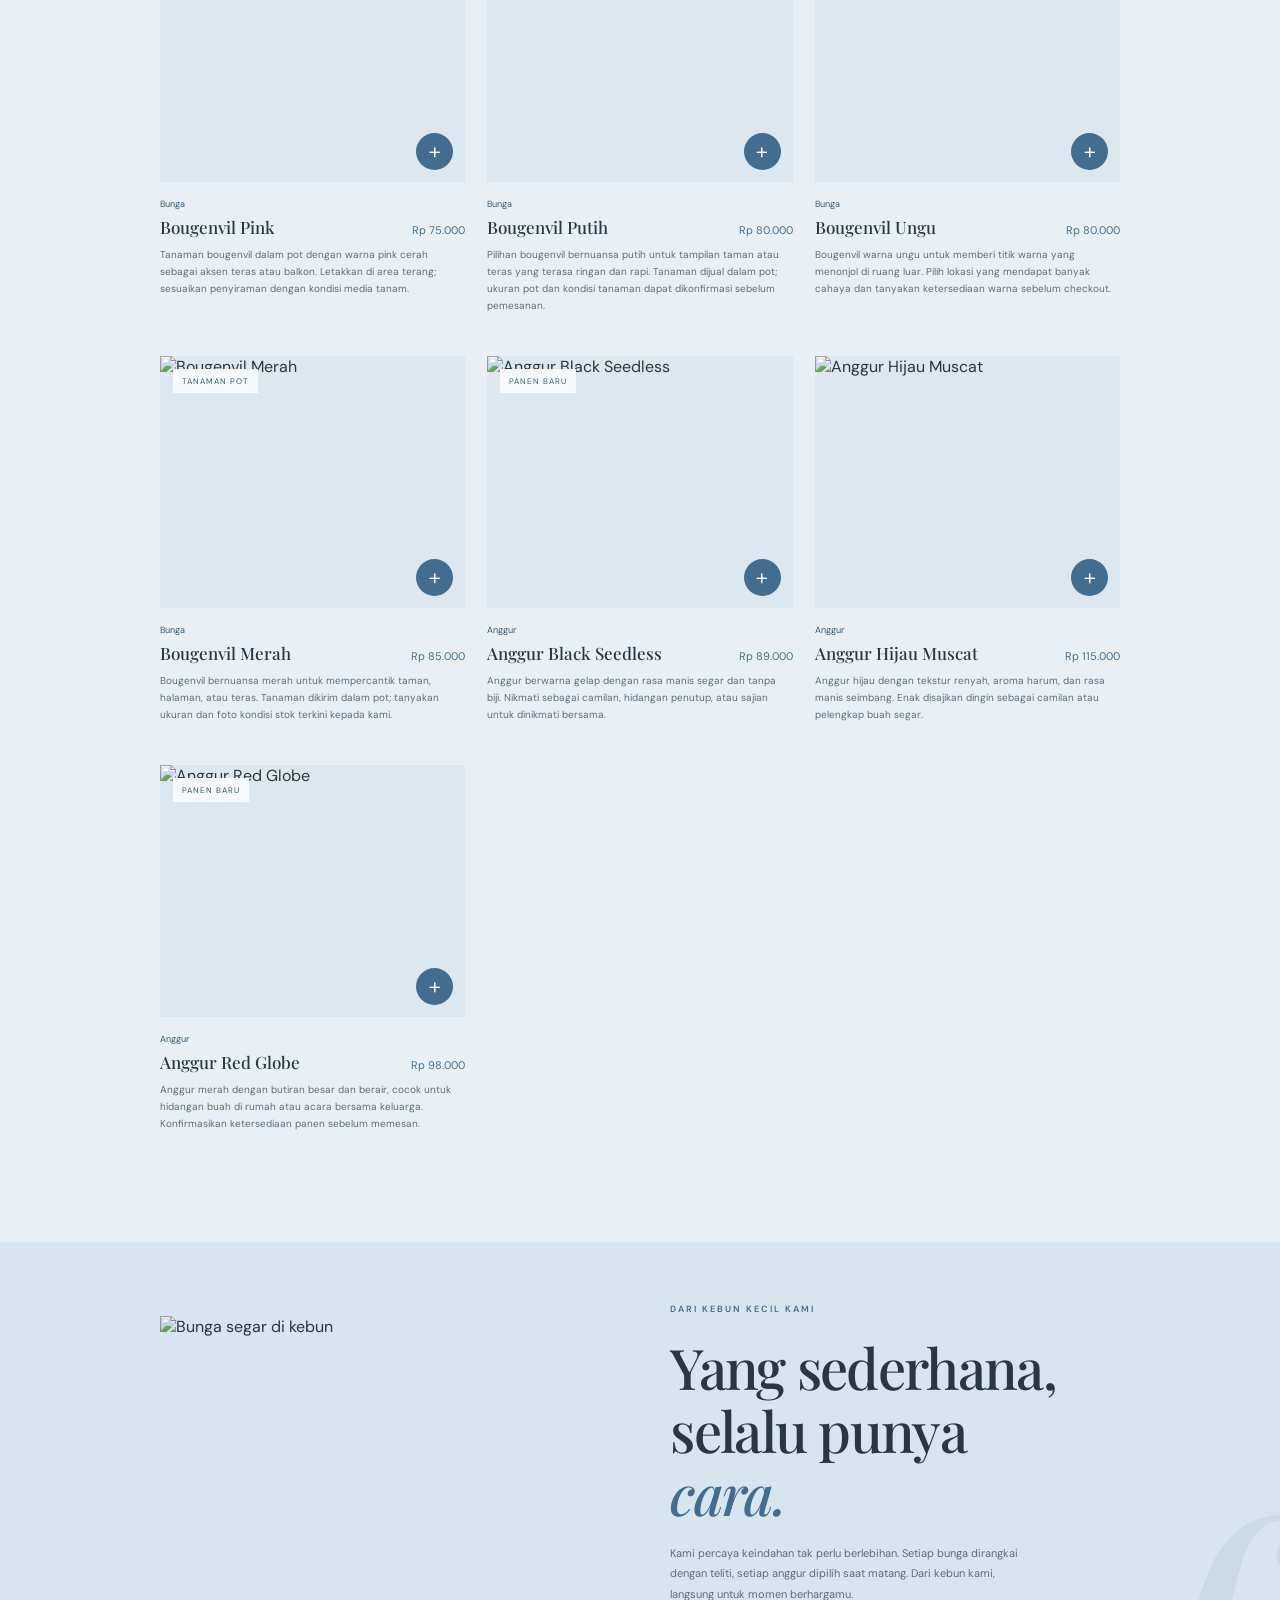
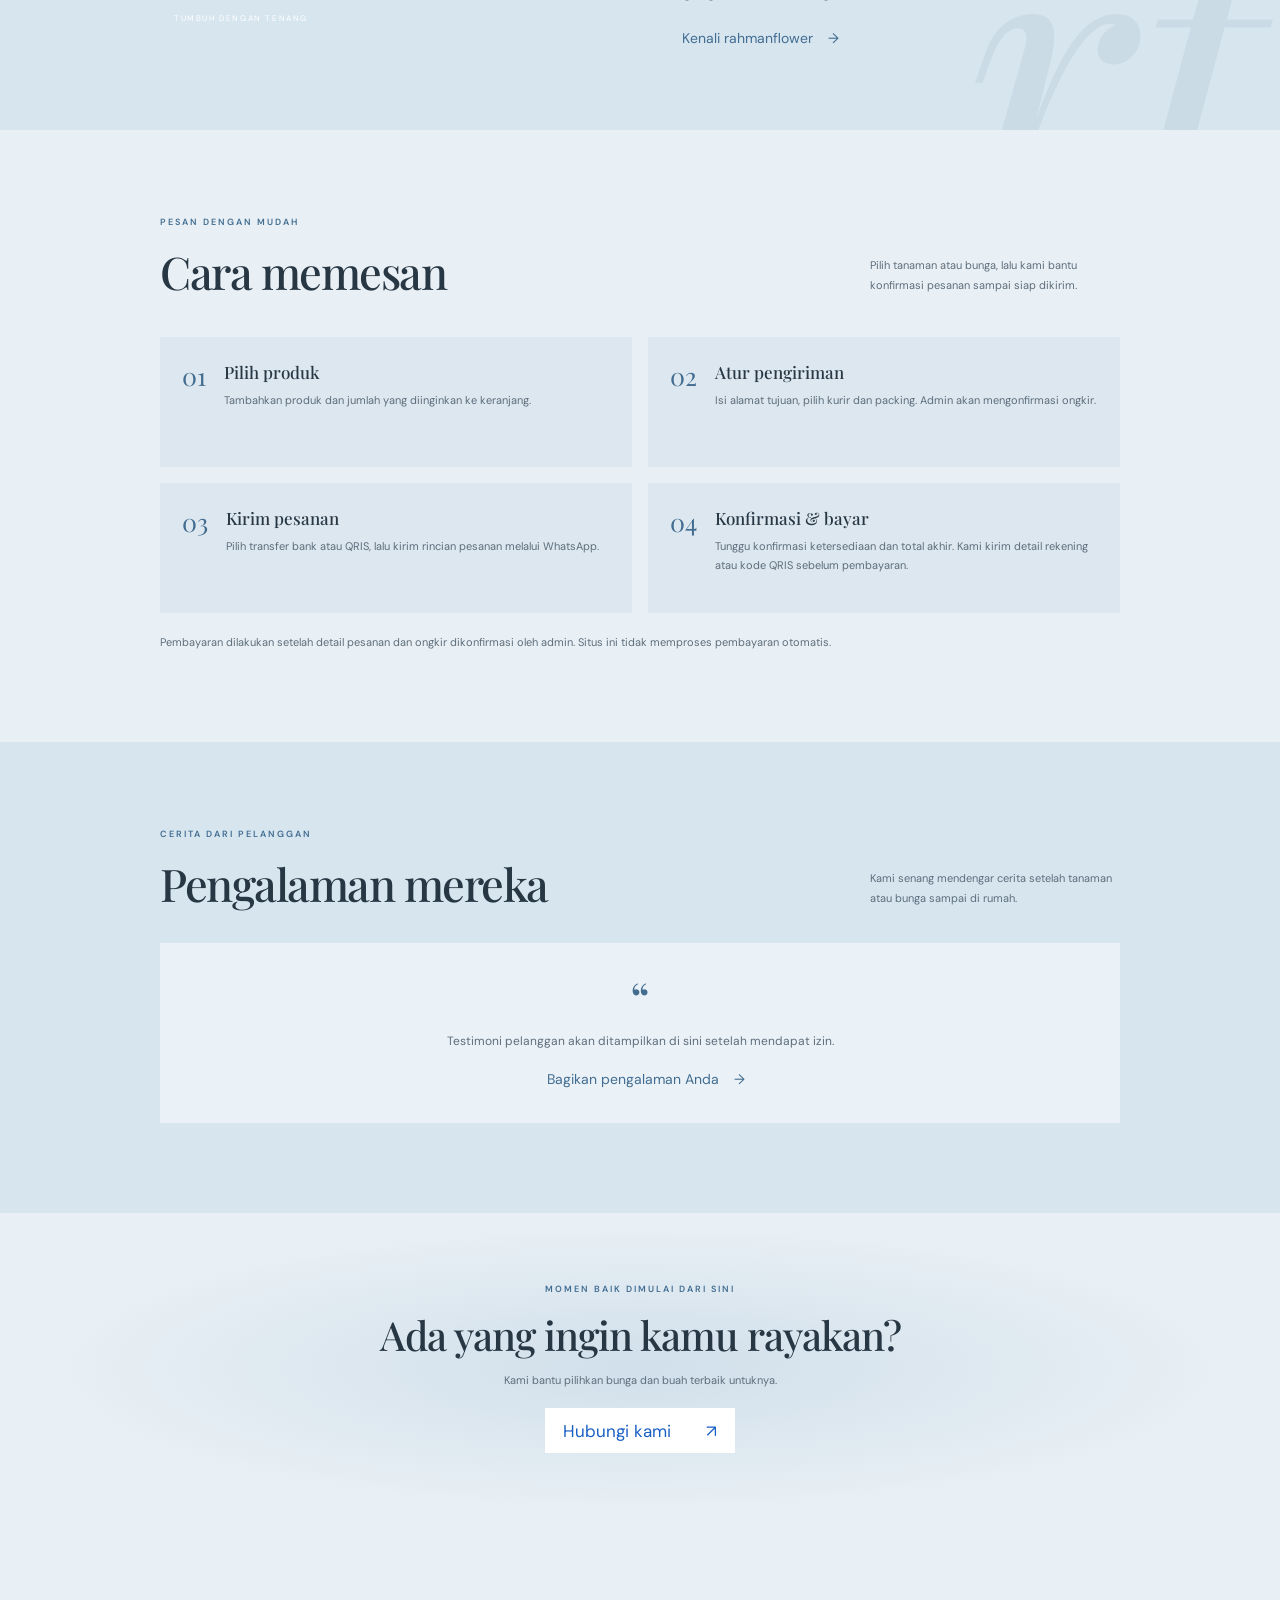
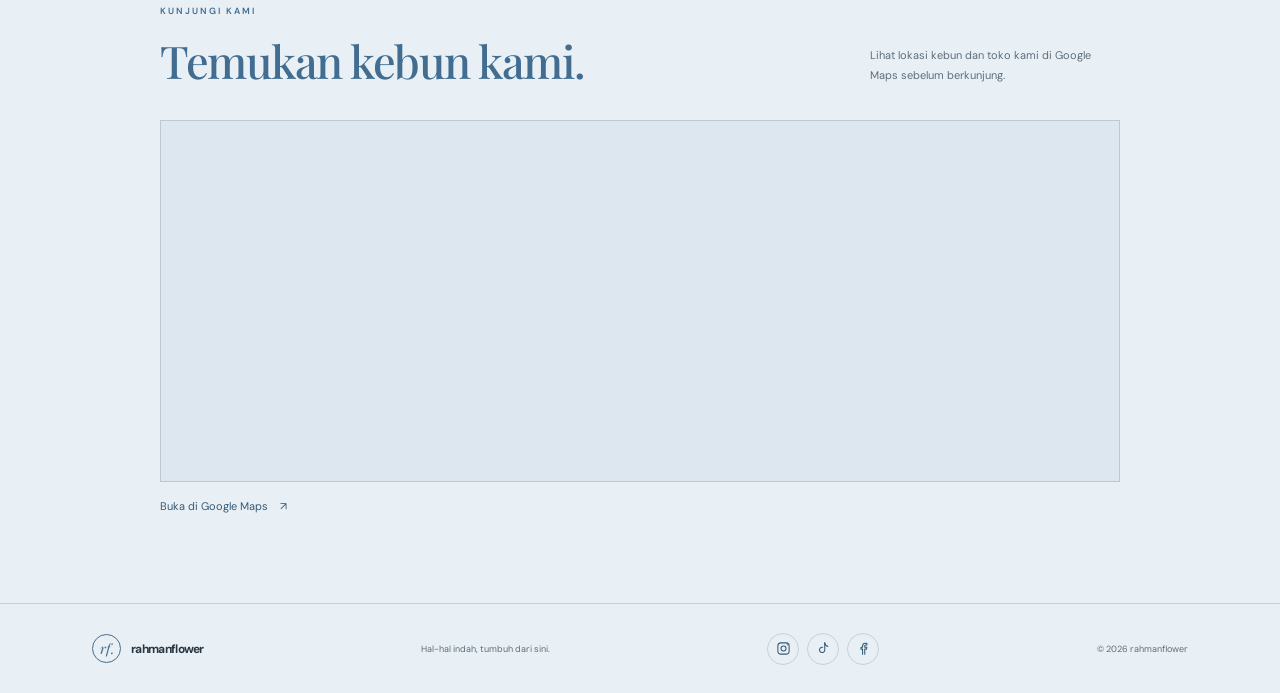
==== commit 43fe006e: "Add homepage slider and admin image controls Co-authored-by: Copilot <223556219+Copilot@users.norepl" ====
--- a/index.html
+++ b/index.html
@@ -18,6 +18,7 @@
     />
     <link rel="stylesheet" href="styles.css" />
     <script src="products.js" defer></script>
+    <script src="store-data.js" defer></script>
     <script src="app.js" defer></script>
   </head>
   <body>
@@ -51,7 +52,9 @@
     </header>
 
     <main>
-      <section class="hero" aria-labelledby="hero-title">
+      <section class="hero" aria-labelledby="hero-title" aria-roledescription="carousel">
+        <div class="hero-slides" aria-hidden="true"></div>
+        <div class="hero-shade" aria-hidden="true"></div>
         <div class="hero-copy">
           <p class="eyebrow"><span class="status-dot"></span> <span data-i18n="hero.eyebrow">DIPETIK DENGAN HATI, DIKIRIM DENGAN CINTA</span></p>
           <h1 id="hero-title"><span data-i18n="hero.titleFirst">Dari kebun,</span><br /><span data-i18n="hero.titleSecond">untuk hal</span> <em data-i18n="hero.titleEmphasis">indah.</em></h1>
@@ -64,18 +67,14 @@
             <span data-i18n="hero.note">Dirawat alami · Dipilih satu per satu</span>
           </div>
         </div>
-        <div class="hero-art">
-          <div class="hero-orbit orbit-one"></div>
-          <div class="hero-orbit orbit-two"></div>
-          <img
-            src="https://images.unsplash.com/photo-1490750967868-88aa4486c946?auto=format&fit=crop&w=1200&q=85"
-            alt="Rangkaian bunga berwarna lembut"
-          data-i18n-alt="hero.imageAlt"
-          />
-          <div class="hero-caption"><span>01 / 04</span><span data-i18n="hero.caption">KEBUN YANG TENANG</span></div>
-          <div class="hero-sticker"><span data-i18n="hero.stickerMade">dibuat dengan</span><strong>♡</strong><span data-i18n="hero.stickerCare">sepenuh hati</span></div>
-        </div>
-        <div class="hero-index" aria-hidden="true">01 — 04</div>
+        <div class="hero-controls" aria-label="Kontrol foto beranda">
+          <button class="hero-arrow" type="button" data-hero-previous aria-label="Foto sebelumnya">‹</button>
+          <button class="hero-arrow" type="button" data-hero-next aria-label="Foto berikutnya">›</button>
+        </div>
+        <div class="hero-dots" data-hero-dots>
+          <button class="hero-autoplay-toggle" type="button" data-hero-autoplay aria-label="Jeda pergantian foto" aria-pressed="false">Ⅱ</button>
+        </div>
+        <div class="hero-caption"><span data-hero-count>01 / 04</span><span data-i18n="hero.caption">KEBUN YANG TENANG</span></div>
       </section>
 
       <section class="ticker" aria-label="Keunggulan rahmanflower" data-i18n-aria="ticker.label">
@@ -216,6 +215,31 @@
       <span data-i18n="whatsapp.label">Chat kami</span>
     </a>
 
+    <div class="product-preview-overlay" id="product-preview-overlay" hidden>
+      <button class="product-preview-backdrop" id="close-product-preview-backdrop" type="button" aria-label="Tutup pratinjau produk"></button>
+      <section class="product-preview-dialog" role="dialog" aria-modal="true" aria-labelledby="product-preview-title">
+        <button class="product-preview-close" id="close-product-preview" type="button" aria-label="Tutup pratinjau produk">×</button>
+        <div class="product-preview-image-wrap">
+          <img id="product-preview-image" alt="" />
+          <span class="product-tag" id="product-preview-tag" hidden></span>
+        </div>
+        <div class="product-preview-content">
+          <p class="product-category" id="product-preview-category"></p>
+          <h2 id="product-preview-title"></h2>
+          <p class="product-preview-price" id="product-preview-price"></p>
+          <p class="product-preview-description" id="product-preview-description"></p>
+          <dl class="product-preview-specs" id="product-preview-specs"></dl>
+          <section class="product-preview-details" id="product-preview-details-wrap" hidden>
+            <h3 data-i18n="product.details">Detail produk</h3>
+            <p id="product-preview-details"></p>
+          </section>
+          <button class="checkout-button product-preview-add" id="product-preview-add" type="button">
+            <span data-i18n="product.previewAdd">Tambah ke keranjang</span><span aria-hidden="true">＋</span>
+          </button>
+        </div>
+      </section>
+    </div>
+
     <div class="cart-overlay" id="cart-overlay" hidden>
       <button class="overlay-backdrop" id="close-cart-backdrop" type="button" aria-label="Tutup keranjang" data-i18n-aria="cart.close"></button>
       <aside class="cart-drawer" role="dialog" aria-modal="true" aria-labelledby="cart-title">
--- a/styles.css
+++ b/styles.css
@@ -52,31 +52,42 @@
 .cart-button svg, .search-box svg { width: 16px; height: 16px; fill: none; stroke: currentColor; stroke-width: 1.5; }
 .cart-count { min-width: 19px; height: 19px; display: grid; place-items: center; border-radius: 50%; background: #fff; color: #1960C5; font-size: 10px; font-weight: 700; }
 
-.hero { position: relative; min-height: 635px; padding: 74px 12.5% 72px; display: grid; grid-template-columns: 1fr .9fr; align-items: center; gap: 7%; overflow: hidden; background-color: var(--background); background-image: linear-gradient(90deg, rgba(233, 240, 245, .97) 0%, rgba(233, 240, 245, .91) 45%, rgba(233, 240, 245, .78) 100%), url("https://images.unsplash.com/photo-1416879595882-3373a0480b5b?auto=format&fit=crop&w=2000&q=85"); background-position: center; background-size: cover; }
-.hero::before { content: ""; position: absolute; width: 620px; height: 620px; border-radius: 50%; background: radial-gradient(circle, rgba(112, 157, 194, .16), transparent 68%); left: -300px; top: 0; pointer-events: none; }
-.hero-copy { position: relative; z-index: 1; padding-bottom: 15px; }
+.hero { position: relative; min-height: 620px; padding: 80px 12.5% 105px; display: flex; align-items: center; overflow: hidden; isolation: isolate; background: #193b65; color: #fff; }
+.hero-slides, .hero-shade { position: absolute; inset: 0; }
+.hero-slides { z-index: -2; overflow: hidden; background: #193b65; }
+.hero-slide { position: absolute; inset: 0; width: 100%; height: 100%; object-fit: cover; opacity: 0; transform: scale(1.045); transition: opacity .8s ease, transform 6s ease; }
+.hero-slide.is-active { opacity: 1; transform: scale(1); }
+.hero-shade { z-index: -1; background: linear-gradient(90deg, rgba(16, 43, 76, .76) 0%, rgba(25, 68, 112, .48) 39%, rgba(25, 68, 112, .06) 76%); }
+.hero-copy { position: relative; z-index: 1; width: min(440px, 43%); padding: 28px 30px 28px 0; }
 .eyebrow { color: var(--accent); font-size: 9px; letter-spacing: 2px; font-weight: 600; margin: 0 0 20px; }
 .status-dot { display: inline-block; width: 6px; height: 6px; margin: 0 7px 1px 0; background: var(--accent); border-radius: 50%; box-shadow: 0 0 10px var(--accent); }
-.hero h1 { font-family: var(--serif); font-size: clamp(52px, 6vw, 81px); line-height: 1.08; letter-spacing: -3.2px; font-weight: 500; margin: 0; }
-.hero h1 em, .story-copy h2 em { color: var(--accent); font-weight: 500; }
-.hero-description { max-width: 375px; margin: 24px 0 28px; color: var(--muted); font-size: 13px; line-height: 1.9; }
-.primary-link { width: fit-content; min-height: 45px; display: inline-flex; align-items: center; gap: 35px; padding: 0 17px; border: 1px solid var(--accent); color: var(--accent); font-size: 11px; }
+.hero h1 { font-family: var(--serif); font-size: clamp(46px, 5vw, 68px); line-height: 1.08; letter-spacing: -2.7px; font-weight: 500; margin: 0; }
+.hero h1 em { color: #b7d8ff; font-weight: 500; }
+.story-copy h2 em { color: var(--accent); font-weight: 500; }
+.hero .eyebrow, .hero .status-dot { color: #d3e8ff; }
+.hero .status-dot { background: #d3e8ff; box-shadow: 0 0 10px #d3e8ff; }
+.hero-description { max-width: 360px; margin: 19px 0 23px; color: rgba(255, 255, 255, .94); font-size: 13px; line-height: 1.8; }
+.primary-link { width: fit-content; min-height: 45px; display: inline-flex; align-items: center; gap: 35px; padding: 0 17px; border: 1px solid #fff; background: #fff; color: #1960C5; font-size: 11px; }
 .primary-link span { font-size: 17px; }
-.primary-link:hover { background: var(--accent); color: var(--background); }
-.hero-note { display: flex; align-items: center; gap: 10px; margin-top: 57px; color: var(--muted); font-size: 10px; }
-.note-line { width: 27px; height: 1px; background: var(--accent); }
-.hero-art { position: relative; width: 100%; max-width: 390px; justify-self: center; }
-.hero-art > img { width: 100%; height: 430px; object-fit: cover; border-radius: 190px 190px 4px 4px; filter: saturate(.8) brightness(.97); animation: hero-image-slide 1s cubic-bezier(.2, .7, .2, 1) both; }
-@keyframes hero-image-slide { from { opacity: 0; transform: translateX(-48px); } to { opacity: 1; transform: translateX(0); } }
-.hero-orbit { position: absolute; border: 1px solid rgba(91, 136, 173, .34); border-radius: 50%; pointer-events: none; }
-.orbit-one { width: 445px; height: 445px; top: -8px; left: -28px; }
-.orbit-two { width: 490px; height: 490px; top: -31px; left: -51px; border-color: rgba(91, 136, 173, .2); }
-.hero-caption { position: absolute; bottom: 17px; left: 18px; right: 18px; display: flex; justify-content: space-between; color: #fff; font-size: 8px; letter-spacing: 1px; text-shadow: 0 1px 6px #000; }
-.hero-sticker { position: absolute; width: 82px; height: 82px; right: -36px; top: 82px; border-radius: 50%; background: var(--accent); color: #fff; display: flex; flex-direction: column; align-items: center; justify-content: center; transform: rotate(9deg); font-size: 9px; }
-.hero-sticker strong { font-size: 19px; line-height: 1.1; }
-.hero-index { position: absolute; right: 7.2%; bottom: 39px; color: var(--muted); font-size: 9px; letter-spacing: 1px; }
-
-.ticker { height: 49px; overflow: hidden; background: #5b88ad; color: #fff; display: flex; align-items: center; }
+.primary-link:hover { background: #d7e9ff; border-color: #d7e9ff; color: #164f9f; }
+.hero-note { display: flex; align-items: center; gap: 10px; margin-top: 32px; color: rgba(255, 255, 255, .9); font-size: 10px; }
+.note-line { width: 27px; height: 1px; background: #b7d8ff; }
+.hero-controls { position: absolute; z-index: 2; inset: 50% 4% auto; display: flex; align-items: center; justify-content: space-between; transform: translateY(-50%); pointer-events: none; }
+.hero-controls[hidden] { display: none; }
+.hero-arrow { width: 50px; height: 50px; display: grid; place-items: center; border: 1px solid rgba(255, 255, 255, .6); border-radius: 50%; background: rgba(25, 96, 197, .62); color: #fff; font: 30px/1 var(--sans); cursor: pointer; pointer-events: auto; transition: background .2s, transform .2s; }
+.hero-arrow:hover { background: #1960C5; transform: scale(1.06); }
+.hero-arrow:focus-visible, .hero-dot:focus-visible { outline: 2px solid #fff; outline-offset: 3px; }
+.hero-dots { position: absolute; z-index: 2; bottom: 30px; left: 50%; display: flex; align-items: center; gap: 7px; transform: translateX(-50%); }
+.hero-dots[hidden] { display: none; }
+.hero-dot { width: 8px; height: 8px; padding: 0; border: 1px solid #fff; border-radius: 50%; background: transparent; cursor: pointer; transition: width .25s, border-radius .25s, background .25s; }
+.hero-dot[aria-pressed="true"] { width: 23px; border-radius: 8px; background: #fff; }
+.hero-autoplay-toggle { width: 26px; height: 26px; display: grid; place-items: center; padding: 0; border: 0; background: transparent; color: #fff; font: 14px/1 var(--sans); cursor: pointer; }
+.hero-autoplay-toggle:focus-visible { outline: 2px solid #fff; outline-offset: 2px; }
+.hero-autoplay-toggle[hidden] { display: none; }
+.hero-caption { position: absolute; z-index: 1; right: 5%; bottom: 87px; display: flex; gap: 13px; color: #fff; font-size: 9px; letter-spacing: 1.3px; text-shadow: 0 1px 6px #000; }
+.hero-caption [data-hero-count] { color: #c8e1ff; }
+
+.ticker { height: 49px; overflow: hidden; background: #1960C5; color: #fff; display: flex; align-items: center; }
 .ticker-track { min-width: max-content; display: flex; align-items: center; gap: 35px; animation: ticker-scroll 38s linear infinite; font-size: 9px; letter-spacing: 1.6px; font-weight: 700; }
 .ticker-track i { font-style: normal; font-size: 13px; }
 @keyframes ticker-scroll { to { transform: translateX(-50%); } }
@@ -96,7 +107,8 @@
 .search-box input { width: 100%; min-width: 0; outline: 0; border: 0; background: transparent; color: var(--text); font-size: 10px; }
 .search-box input::placeholder { color: #697b89; }
 .product-grid { display: grid; grid-template-columns: repeat(3, minmax(0, 1fr)); gap: 42px 22px; }
-.product-card { min-width: 0; animation: card-in .4s both; animation-delay: calc(var(--card-order) * 55ms); }
+.product-card { min-width: 0; cursor: pointer; animation: card-in .4s both; animation-delay: calc(var(--card-order) * 55ms); }
+.product-card:focus-visible { outline: 2px solid var(--accent); outline-offset: 5px; }
 @keyframes card-in { from { opacity: 0; transform: translateY(9px); } to { opacity: 1; transform: translateY(0); } }
 .product-image-wrap { position: relative; overflow: hidden; background: var(--surface); }
 .product-image { width: 100%; height: 252px; object-fit: cover; filter: saturate(.82); transition: transform .6s cubic-bezier(.2,.7,.2,1), filter .3s; }
@@ -109,7 +121,35 @@
 .product-info h3 { margin: 0; font-family: var(--serif); font-size: 17px; font-weight: 500; }
 .product-price { flex-shrink: 0; margin: 0 0 1px; font-size: 11px; color: var(--accent); }
 .product-description { margin: 8px 0 0; color: var(--muted); font-size: 10px; line-height: 1.7; }
+.product-stock { margin: 7px 0 0; color: var(--muted); font-size: 9px; }
+.product-stock.out-of-stock { color: var(--red); font-weight: 600; }
 .empty-state { padding: 50px 0; text-align: center; color: var(--muted); font-size: 12px; }
+
+.product-preview-overlay { position: fixed; inset: 0; z-index: 15; display: grid; place-items: center; padding: 24px; }
+.product-preview-overlay[hidden] { display: none; }
+.product-preview-backdrop { position: absolute; inset: 0; border: 0; background: rgba(31, 47, 60, .62); backdrop-filter: blur(4px); cursor: pointer; }
+.product-preview-dialog { position: relative; z-index: 1; display: grid; grid-template-columns: minmax(0, 1fr) minmax(280px, .85fr); width: min(900px, 100%); max-height: min(690px, calc(100vh - 48px)); overflow: auto; border: 1px solid var(--line); background: var(--background); box-shadow: 0 24px 80px rgba(20, 33, 45, .28); animation: preview-in .22s ease-out; }
+@keyframes preview-in { from { opacity: 0; transform: translateY(10px) scale(.99); } to { opacity: 1; transform: translateY(0) scale(1); } }
+.product-preview-close { position: absolute; z-index: 2; top: 13px; right: 13px; width: 38px; height: 38px; border: 1px solid rgba(40, 55, 68, .18); border-radius: 50%; background: rgba(255, 255, 255, .92); color: var(--text); font-size: 25px; line-height: 1; cursor: pointer; }
+.product-preview-image-wrap { position: relative; min-height: 420px; background: var(--surface); }
+.product-preview-image-wrap > img { width: 100%; height: 100%; min-height: 420px; max-height: 690px; object-fit: cover; }
+.product-preview-image-wrap .product-tag { top: 18px; left: 18px; padding: 8px 11px; font-size: 9px; }
+.product-preview-content { display: flex; flex-direction: column; align-items: flex-start; justify-content: center; padding: clamp(25px, 5vw, 52px); }
+.product-preview-category { margin: 0 0 9px; color: var(--accent-dark); font-size: 10px; letter-spacing: 1px; text-transform: uppercase; }
+.product-preview-content h2 { margin: 0; font-family: var(--serif); font-size: clamp(28px, 4vw, 42px); font-weight: 500; line-height: 1.15; }
+.product-preview-price { margin: 16px 0 0; color: var(--accent); font-size: 18px; font-weight: 600; }
+.product-preview-description { margin: 20px 0 26px; color: var(--muted); font-size: 13px; line-height: 1.9; white-space: pre-line; }
+.product-preview-specs { width: 100%; margin: 0; border-top: 1px solid var(--line); }
+.product-preview-specs > div { display: flex; justify-content: space-between; gap: 16px; padding: 9px 0; border-bottom: 1px solid var(--line); font-size: 11px; }
+.product-preview-specs dt { color: var(--muted); }
+.product-preview-specs dd { margin: 0; color: var(--text); font-weight: 600; text-align: right; }
+.product-preview-details { width: 100%; margin-top: 20px; }
+.product-preview-details[hidden] { display: none; }
+.product-preview-details h3 { margin: 0 0 8px; font-family: var(--serif); font-size: 16px; font-weight: 500; }
+.product-preview-details p { margin: 0; color: var(--muted); font-size: 12px; line-height: 1.8; white-space: pre-line; }
+.product-preview-add { margin-top: auto; }
+.product-preview-add:disabled { background: #c5d0d9; color: #536575; cursor: not-allowed; }
+.product-preview-open { overflow: hidden; }
 
 .story { position: relative; min-height: 488px; display: grid; grid-template-columns: .9fr 1fr; align-items: center; gap: 11%; padding-top: 60px; padding-bottom: 80px; background: #d7e5ef; overflow: hidden; }
 .story-image { position: relative; z-index: 1; }
@@ -233,6 +273,8 @@
   .site-header { padding: 0 5%; }
   .main-nav { gap: 16px; margin-right: 18px; font-size: 15px; }
   .hero { padding-left: 8%; padding-right: 8%; }
+  .hero-copy { width: min(440px, 60%); }
+  .hero-caption { right: 8%; }
   .section-wrap { padding-left: 8%; padding-right: 8%; }
   .product-image { height: 220px; }
   .story { gap: 8%; }
@@ -250,16 +292,16 @@
   .language-flag { width: 29px; height: 29px; flex-basis: 29px; font-size: 17px; }
   .language-switcher { gap: 5px; }
   .language-switcher select { width: 78px; height: 34px; padding: 0 5px; }
-  .hero { min-height: auto; padding: 57px 7% 66px; grid-template-columns: 1fr; gap: 45px; }
-  .hero h1 { font-size: clamp(54px, 14vw, 76px); }
+  .hero { min-height: 590px; padding: 55px 8% 125px; align-items: center; }
+  .hero-copy { width: 100%; padding: 0 0 22px; }
+  .hero h1 { font-size: clamp(44px, 10.5vw, 62px); letter-spacing: -2.2px; }
   .hero-description { max-width: 330px; font-size: 12px; }
   .hero-note { margin-top: 27px; }
-  .hero-art { width: min(76%, 340px); }
-  .hero-art > img { height: 350px; }
-  .orbit-one { width: calc(100% + 50px); height: auto; aspect-ratio: 1; left: -25px; }
-  .orbit-two { width: calc(100% + 90px); height: auto; aspect-ratio: 1; left: -45px; }
-  .hero-sticker { right: -26px; width: 70px; height: 70px; }
-  .hero-index { bottom: 18px; }
+  .hero-shade { background: linear-gradient(90deg, rgba(16, 43, 76, .76) 0%, rgba(25, 68, 112, .55) 62%, rgba(25, 68, 112, .24) 100%); }
+  .hero-controls { inset: auto 5% 25px; transform: none; }
+  .hero-arrow { width: 38px; height: 38px; }
+  .hero-dots { bottom: 39px; }
+  .hero-caption { right: auto; left: 8%; bottom: 87px; flex-direction: column; gap: 4px; font-size: 8px; }
   .ticker { height: 42px; }
   .ticker-track { gap: 22px; font-size: 8px; }
   .section-wrap { padding-left: 7%; padding-right: 7%; }
@@ -278,6 +320,16 @@
   .product-description { font-size: 9px; }
   .product-tag { top: 8px; left: 8px; padding: 6px; font-size: 7px; }
   .quick-add { right: 8px; bottom: 8px; width: 32px; height: 32px; }
+  .product-preview-overlay { padding: 14px; }
+  .product-preview-dialog { grid-template-columns: 1fr; width: min(520px, 100%); max-height: calc(100vh - 28px); }
+  .product-preview-image-wrap, .product-preview-image-wrap > img { min-height: 0; height: min(48vh, 360px); }
+  .product-preview-content { padding: 22px; }
+  .product-preview-content h2 { padding-right: 28px; font-size: 29px; }
+  .product-preview-price { margin-top: 10px; font-size: 16px; }
+  .product-preview-description { margin: 13px 0 18px; font-size: 12px; }
+  .product-preview-specs > div { padding: 7px 0; font-size: 10px; }
+  .product-preview-details { margin-top: 15px; }
+  .product-preview-add { min-height: 44px; }
   .story { grid-template-columns: 1fr; gap: 29px; padding-top: 53px; padding-bottom: 58px; }
   .story-image img { height: 260px; }
   .story-copy h2 { font-size: 44px; }
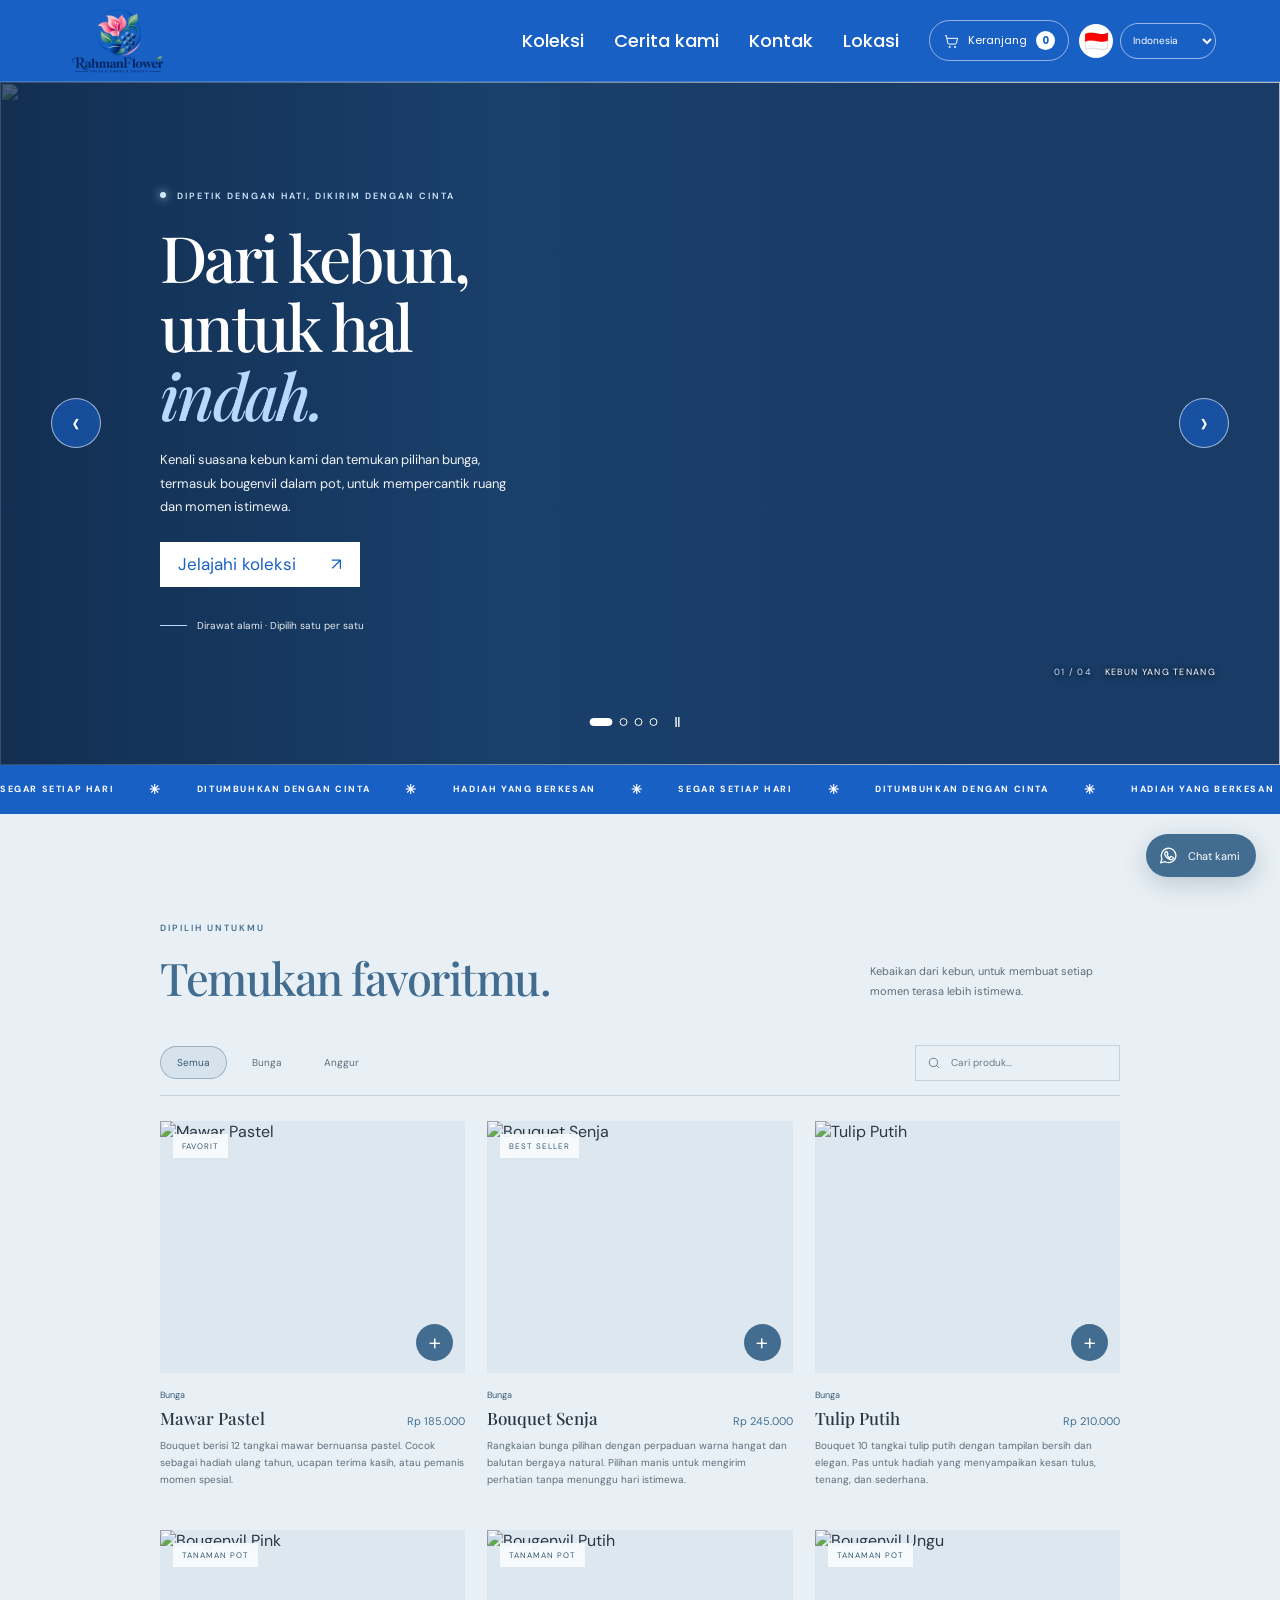
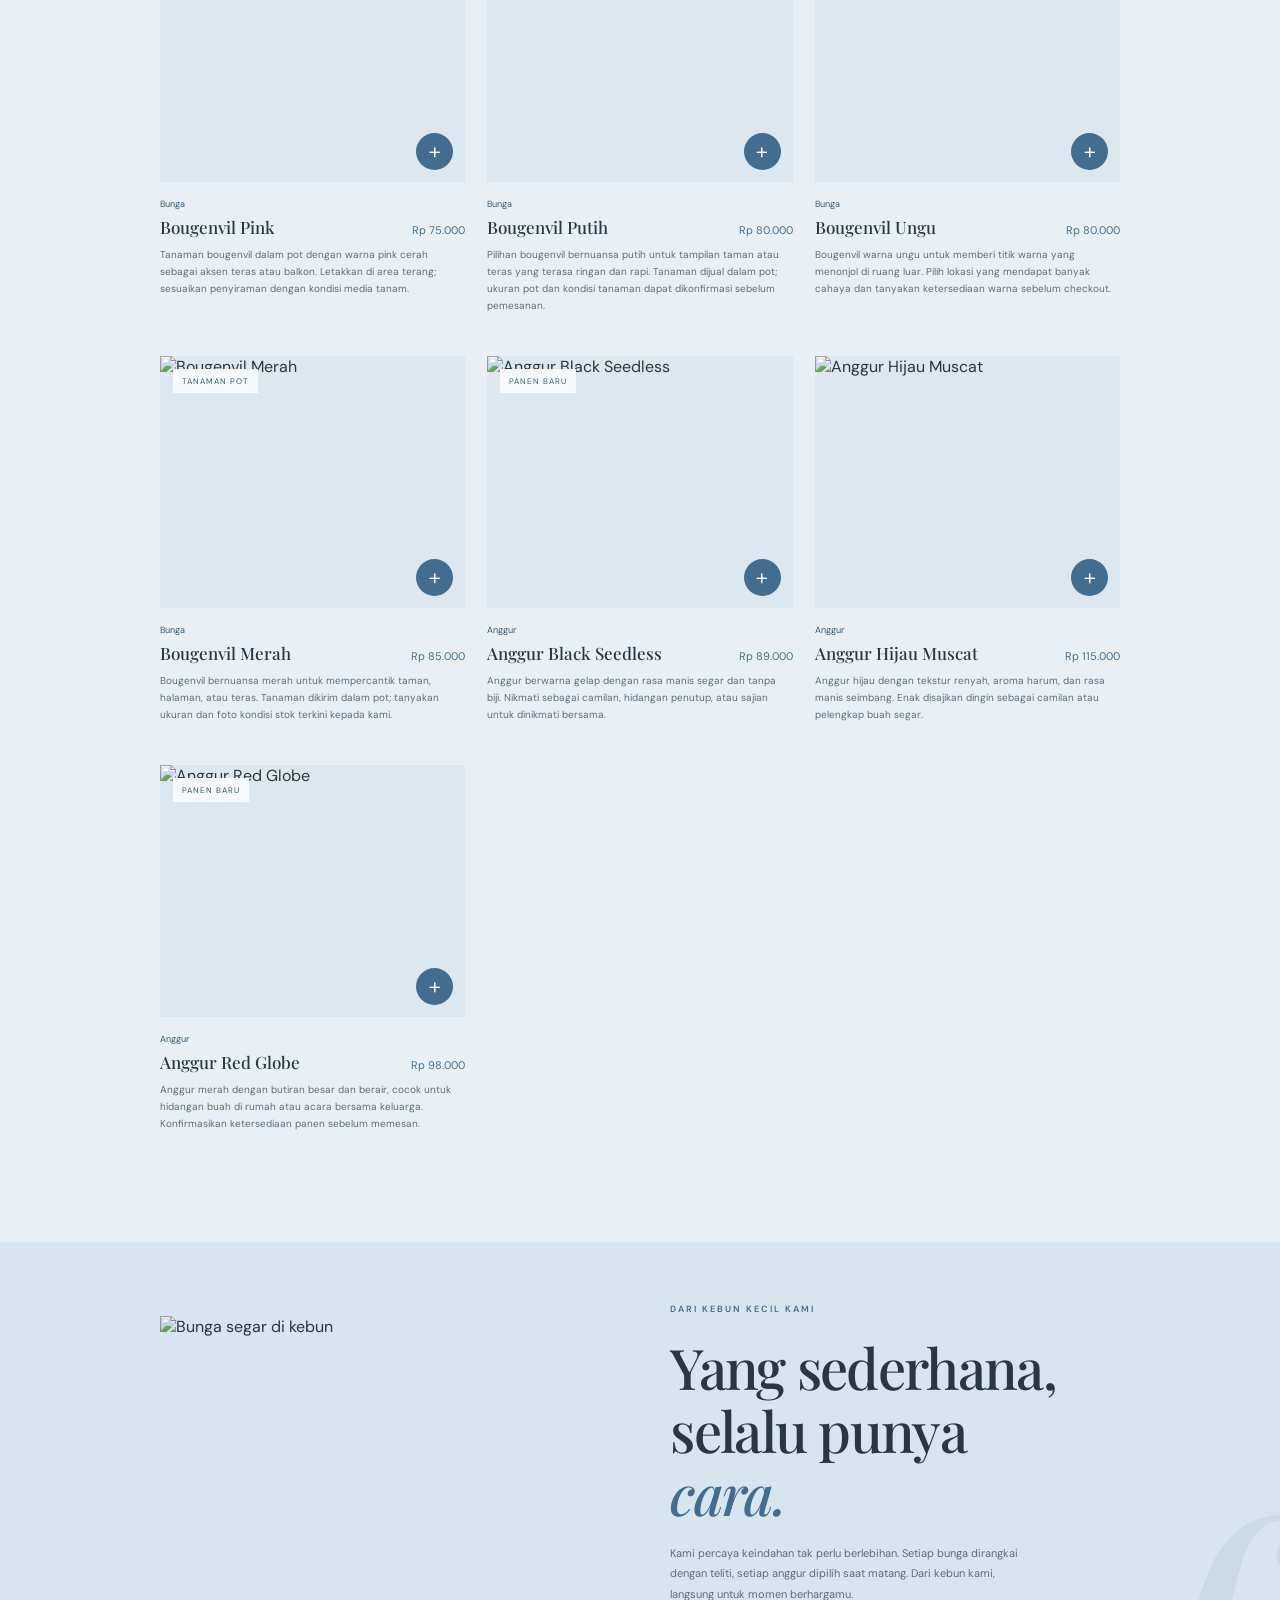
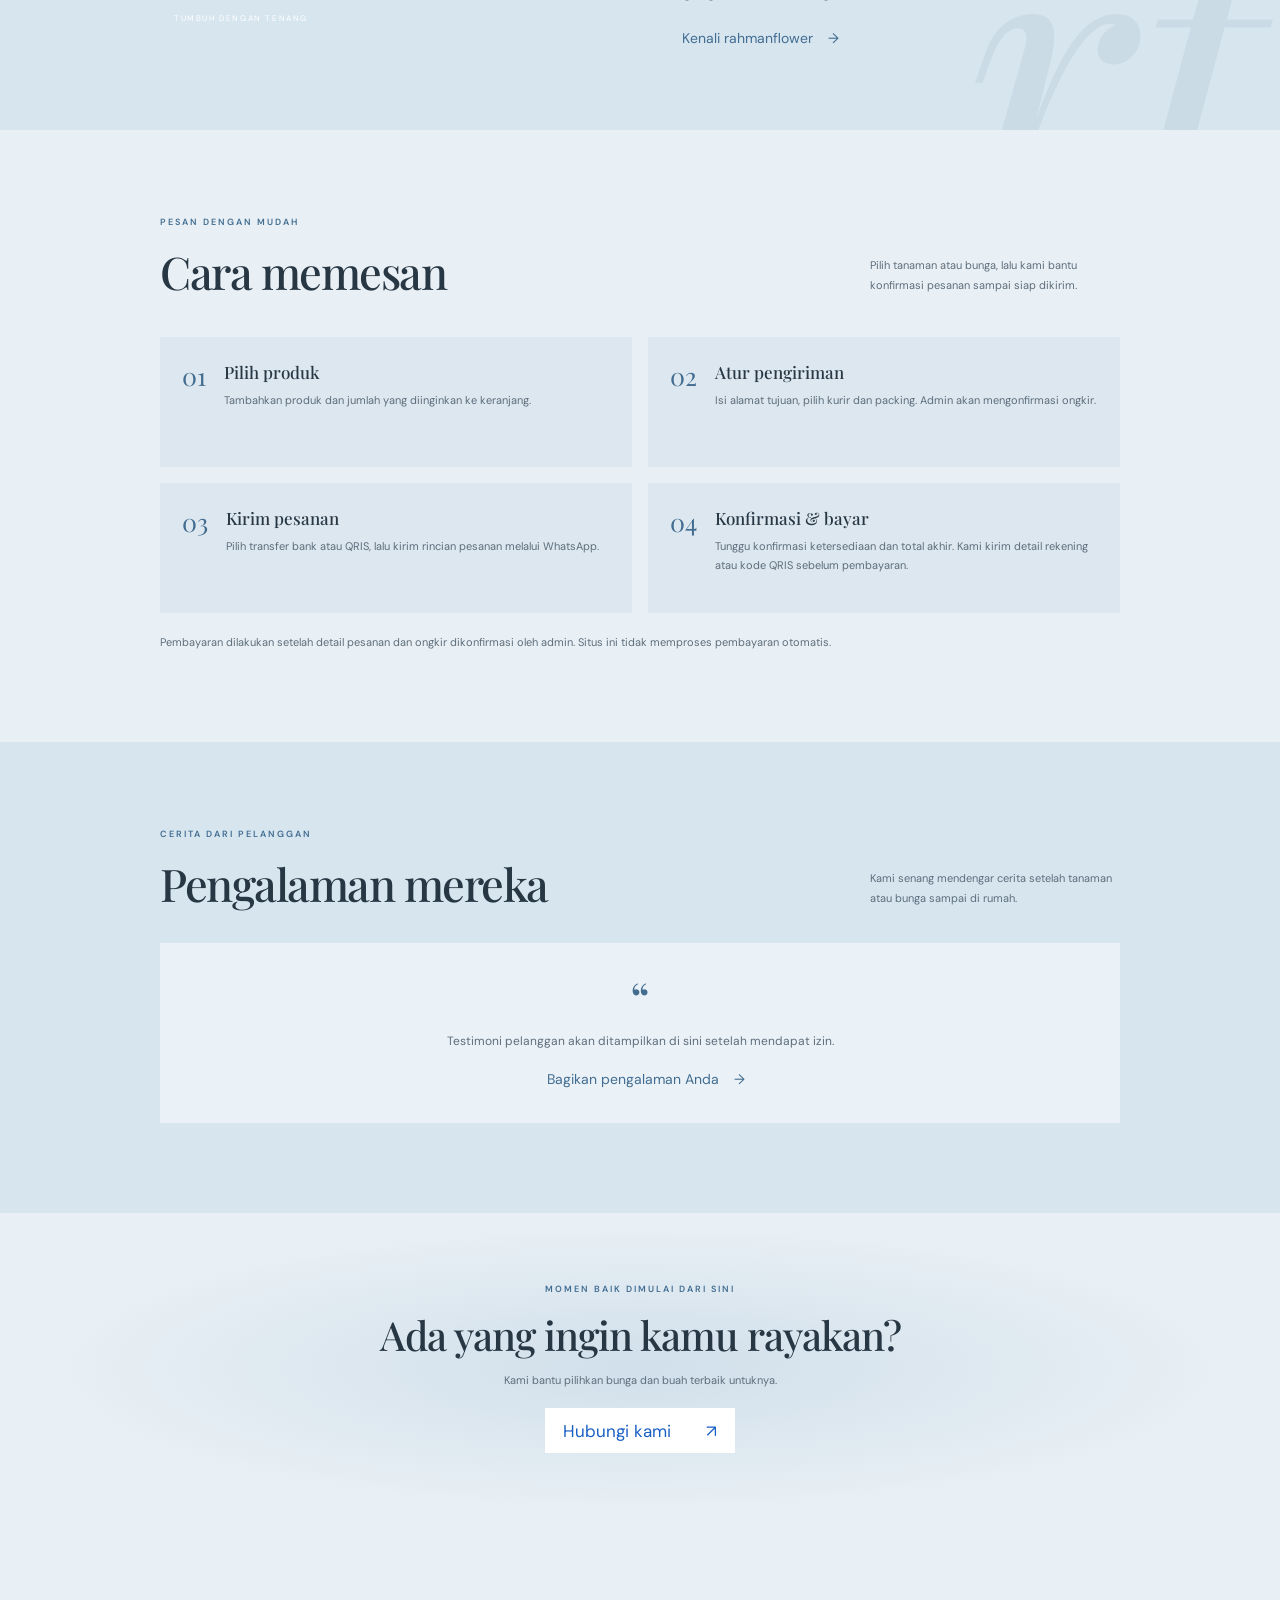
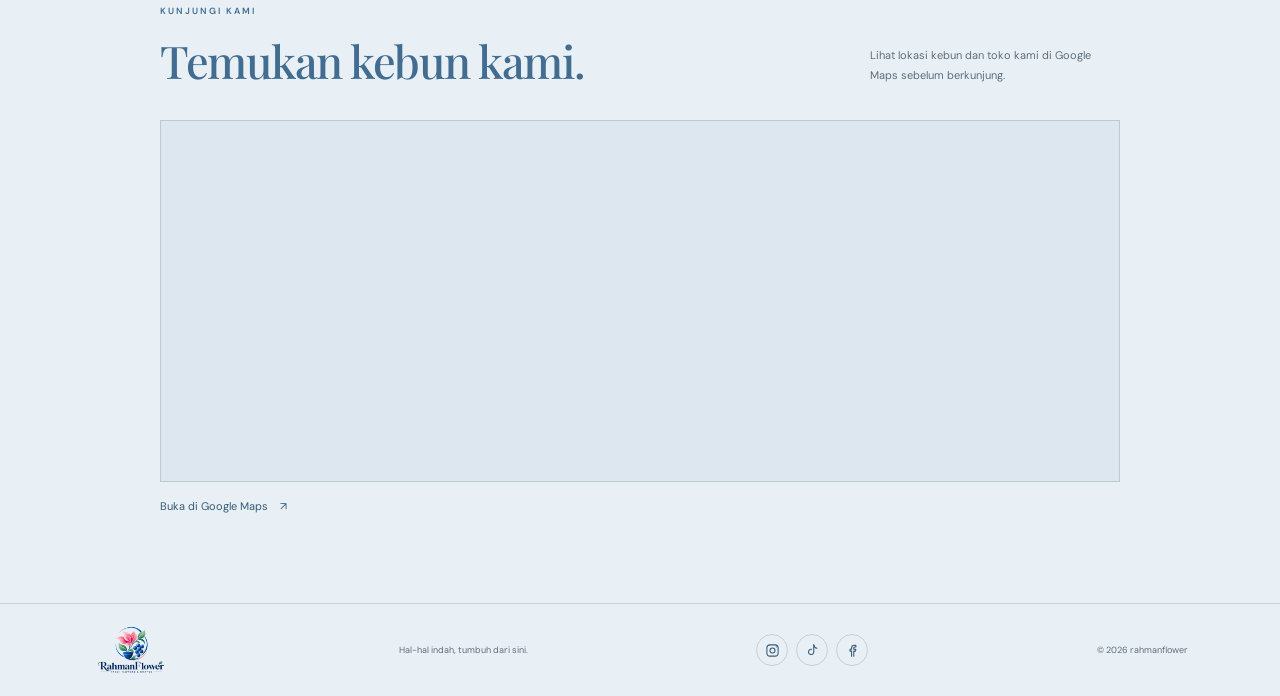
==== commit 3fbbc5b6: "Update storefront and admin logo Co-authored-by: Copilot <223556219+Copilot@users.noreply.github.com" ====
--- a/index.html
+++ b/index.html
@@ -10,6 +10,7 @@
       id="page-description"
     />
     <title>rahmanflower — Bunga & Anggur Pilihan</title>
+    <link rel="icon" type="image/png" href="assets/rahmanflower-logo.png" />
     <link rel="preconnect" href="https://fonts.googleapis.com" />
     <link rel="preconnect" href="https://fonts.gstatic.com" crossorigin />
     <link
@@ -24,8 +25,7 @@
   <body>
     <header class="site-header">
       <a class="brand" href="#" aria-label="rahmanflower, beranda">
-        <span class="brand-mark" aria-hidden="true">rf.</span>
-        <span class="brand-name" data-store-name>rahmanflower</span>
+        <img class="brand-logo" src="assets/rahmanflower-logo.png" alt="Rahman Flower" />
       </a>
       <nav class="main-nav" aria-label="Navigasi utama" data-i18n-aria="nav.label">
         <a href="#koleksi" data-i18n="nav.collection">Koleksi</a>
@@ -194,7 +194,7 @@
     </main>
 
     <footer class="site-footer">
-      <a class="brand footer-brand" href="#"><span class="brand-mark" aria-hidden="true">rf.</span><span class="brand-name" data-store-name>rahmanflower</span></a>
+      <a class="brand footer-brand" href="#" aria-label="rahmanflower, beranda"><img class="brand-logo" src="assets/rahmanflower-logo.png" alt="Rahman Flower" /></a>
       <p data-i18n="footer.tagline">Hal-hal indah, tumbuh dari sini.</p>
       <nav class="social-links" aria-label="Media sosial" data-i18n-aria="footer.social">
         <a class="social-link" href="#" data-social="instagram" aria-label="Instagram rahmanflower" title="Instagram">
--- a/styles.css
+++ b/styles.css
@@ -34,14 +34,8 @@
 .language-switcher select option { color: #283744; background: #fff; }
 .language-switcher select:focus-visible { outline: 2px solid var(--accent); outline-offset: 2px; }
 .sr-only { position: absolute; width: 1px; height: 1px; padding: 0; margin: -1px; overflow: hidden; clip: rect(0, 0, 0, 0); white-space: nowrap; border: 0; }
-.brand { display: inline-flex; align-items: center; gap: 10px; }
-.brand-mark { width: 35px; height: 35px; border: 1px solid var(--accent); color: var(--accent); border-radius: 50%; display: grid; place-items: center; font-family: var(--serif); font-size: 17px; font-style: italic; }
-.brand-name { color: var(--text); font-size: 14px; letter-spacing: -.7px; font-weight: 700; }
-.brand-name span { color: var(--accent); font-weight: 400; }
-.site-header .brand-mark { border-color: rgba(255, 255, 255, .78); color: #fff; }
-.site-header .brand-name, .site-header .brand-name span { color: #fff; font-family: var(--nav-font); letter-spacing: 0; }
-.site-header .brand-name { font-size: 18px; font-weight: 600; }
-.site-header .brand-name span { font-weight: 400; }
+.brand { display: inline-flex; flex: 0 0 auto; align-items: center; }
+.brand-logo { width: auto; height: 72px; object-fit: contain; }
 .main-nav { display: flex; align-items: center; gap: 30px; color: #fff; font-family: var(--nav-font); font-size: 18px; font-weight: 500; }
 .main-nav a, .text-link, .primary-link { transition: color .2s ease; }
 .main-nav a { color: #fff; white-space: nowrap; }
@@ -198,8 +192,7 @@
 html[lang="ar"] .eyebrow { letter-spacing: 0; }
 html[lang="ar"] .hero h1, html[lang="ar"] .story-copy h2, html[lang="ar"] .section-heading h2 { letter-spacing: 0; }
 .site-footer { min-height: 90px; padding: 20px 7.2%; border-top: 1px solid var(--line); display: flex; align-items: center; justify-content: space-between; color: var(--muted); font-size: 9px; }
-.footer-brand .brand-mark { width: 29px; height: 29px; font-size: 14px; }
-.footer-brand .brand-name { color: var(--text); font-size: 12px; }
+.footer-brand .brand-logo { height: 52px; }
 .site-footer > p { margin: 0; }
 .social-links { display: flex; gap: 8px; align-items: center; }
 .social-link { width: 32px; height: 32px; display: grid; place-items: center; border: 1px solid var(--line); border-radius: 50%; color: var(--accent-dark); transition: background .2s, color .2s, border-color .2s; }
@@ -284,9 +277,7 @@
 @media (max-width: 640px) {
   .site-header { height: 82px; padding: 0 4%; }
   .main-nav { display: none; }
-  .brand { gap: 7px; }
-  .site-header .brand-mark { width: 31px; height: 31px; font-size: 15px; }
-  .site-header .brand-name { font-size: 15px; }
+  .site-header .brand-logo { height: 68px; }
   .cart-button { padding: 8px 9px; }
   .header-actions { gap: 7px; }
   .language-flag { width: 29px; height: 29px; flex-basis: 29px; font-size: 17px; }
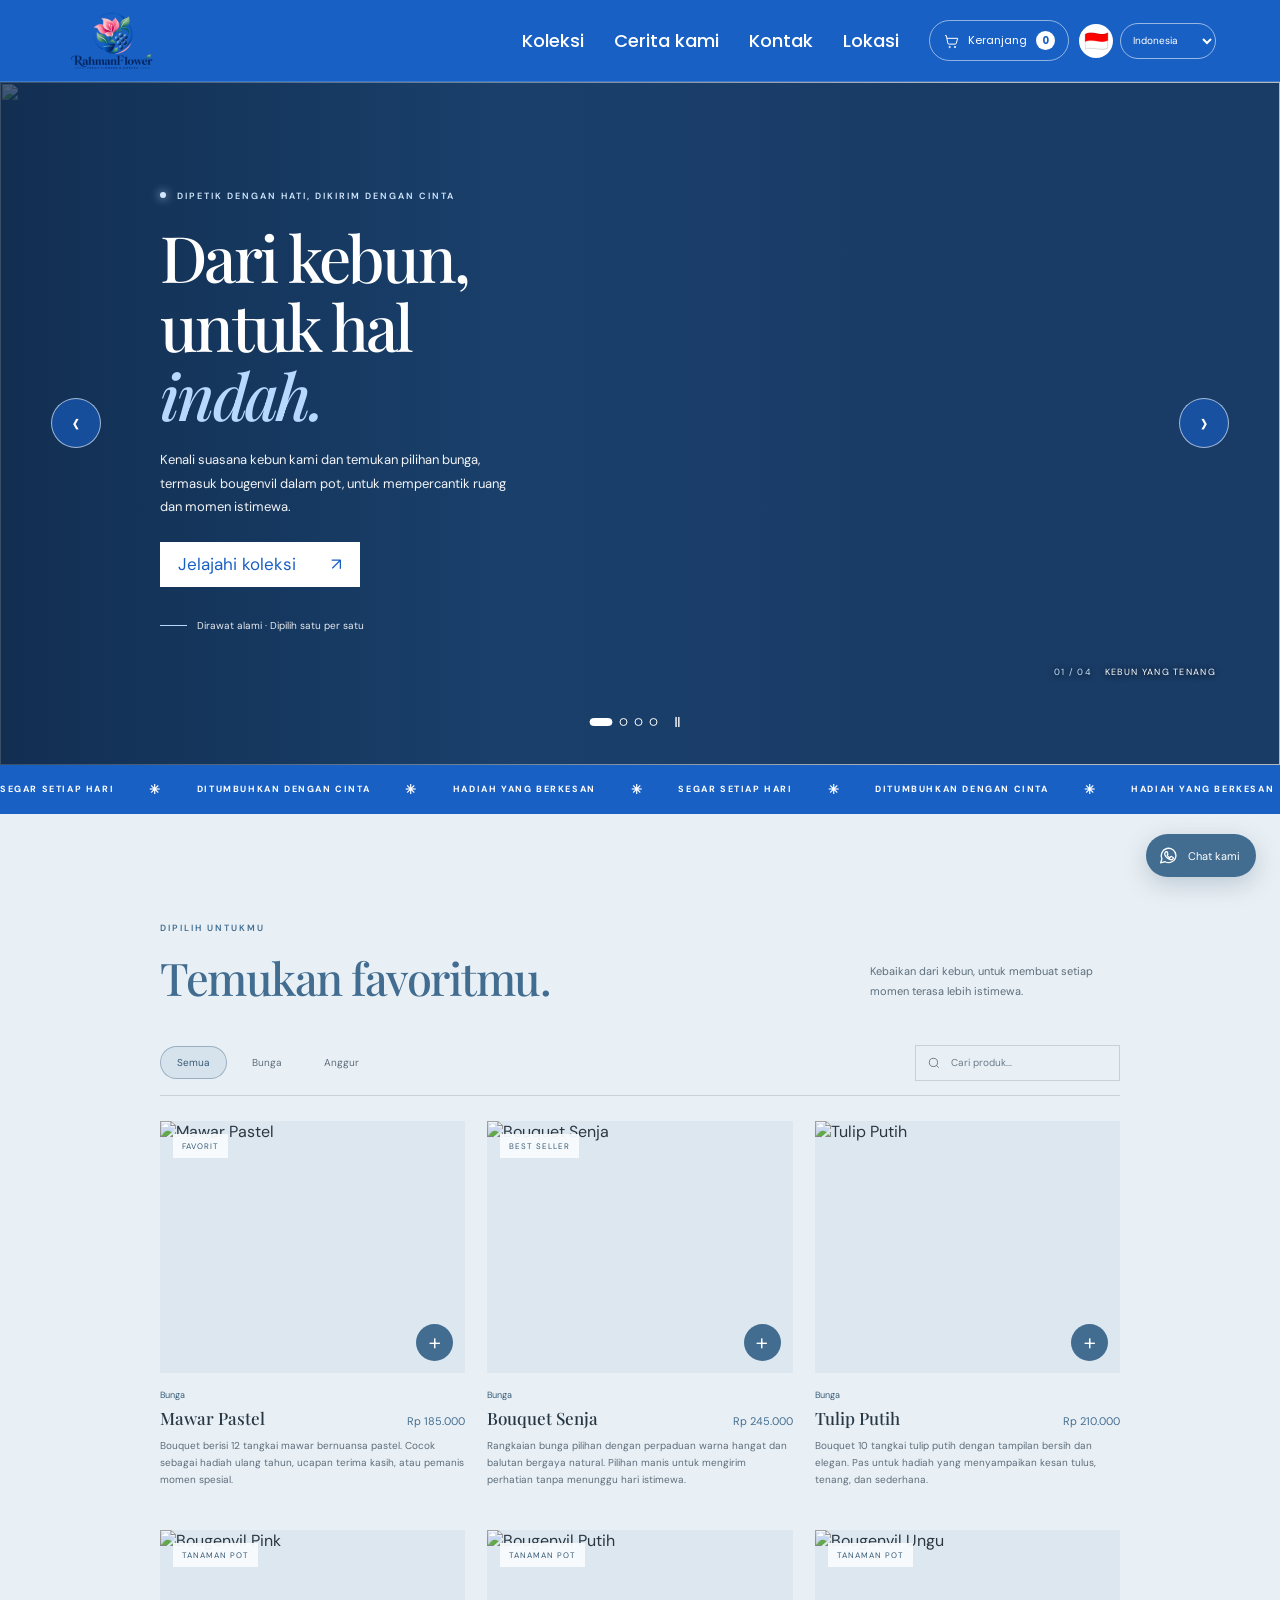
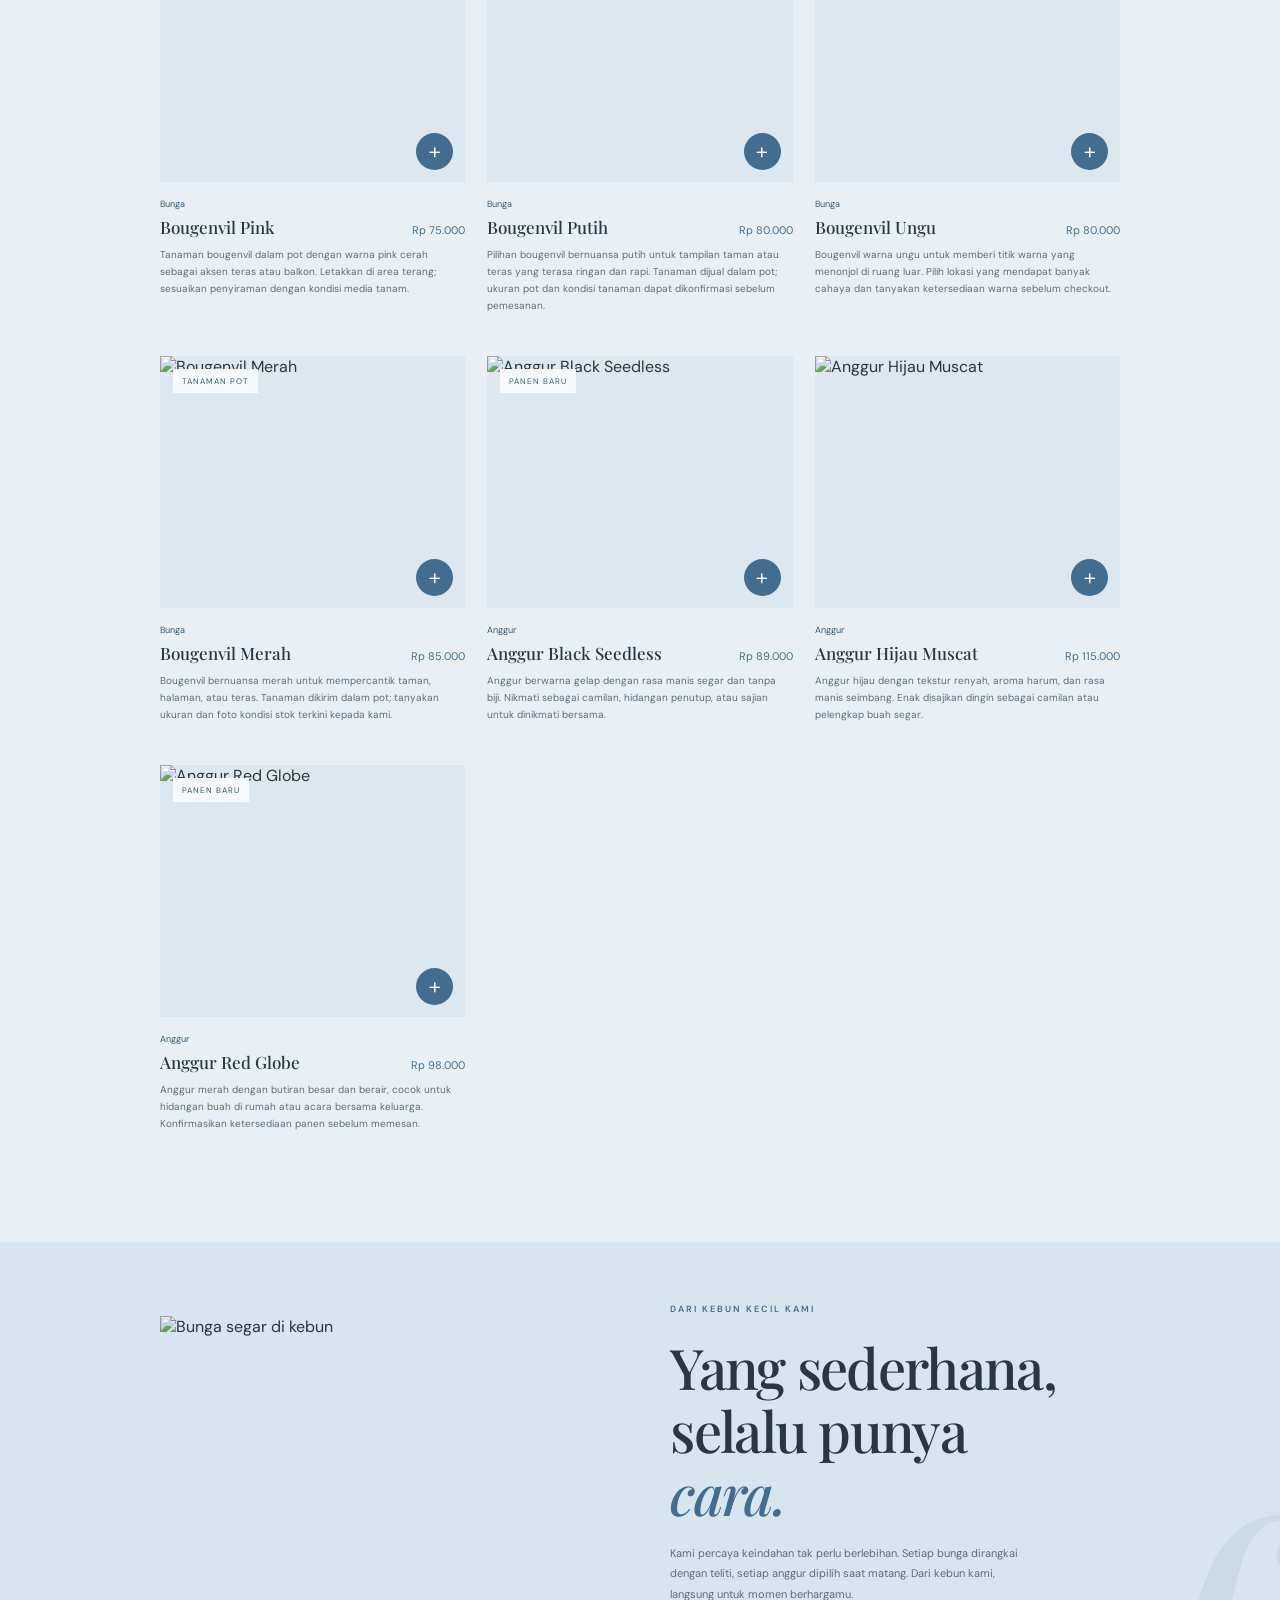
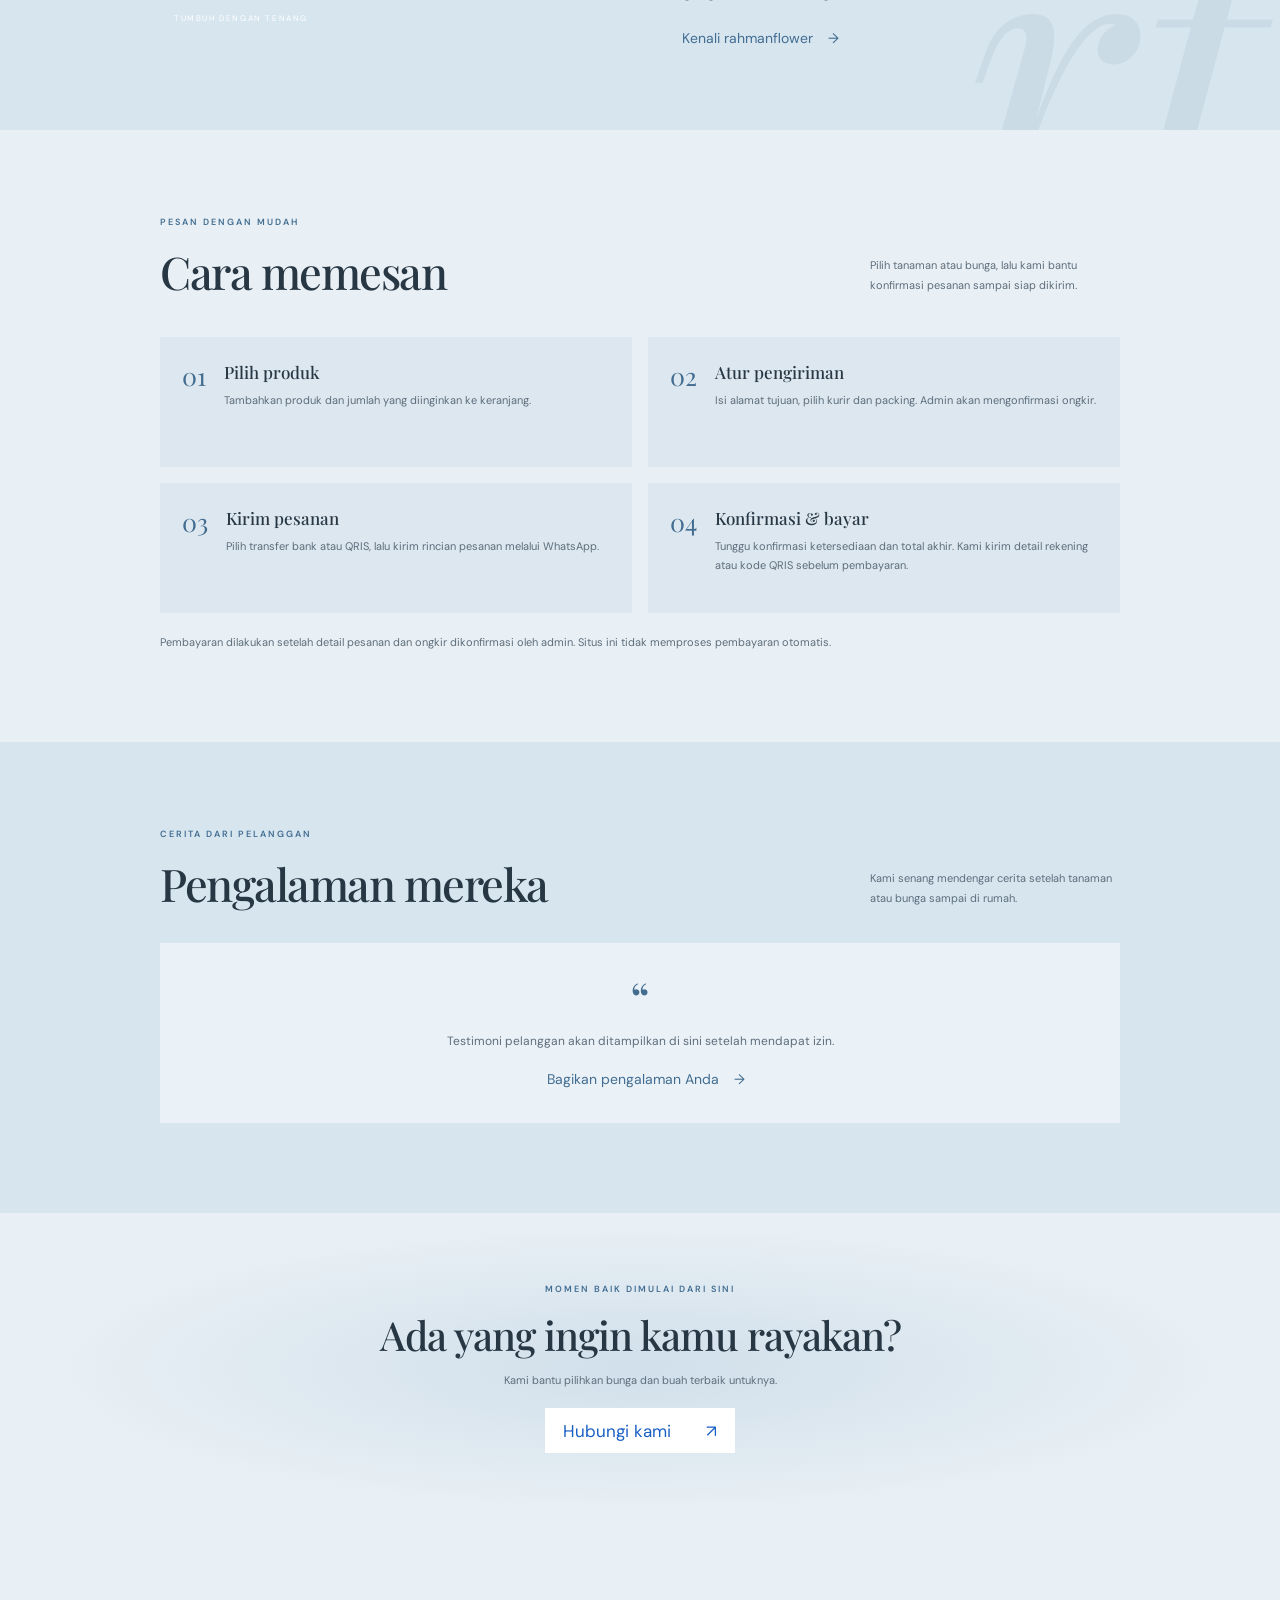
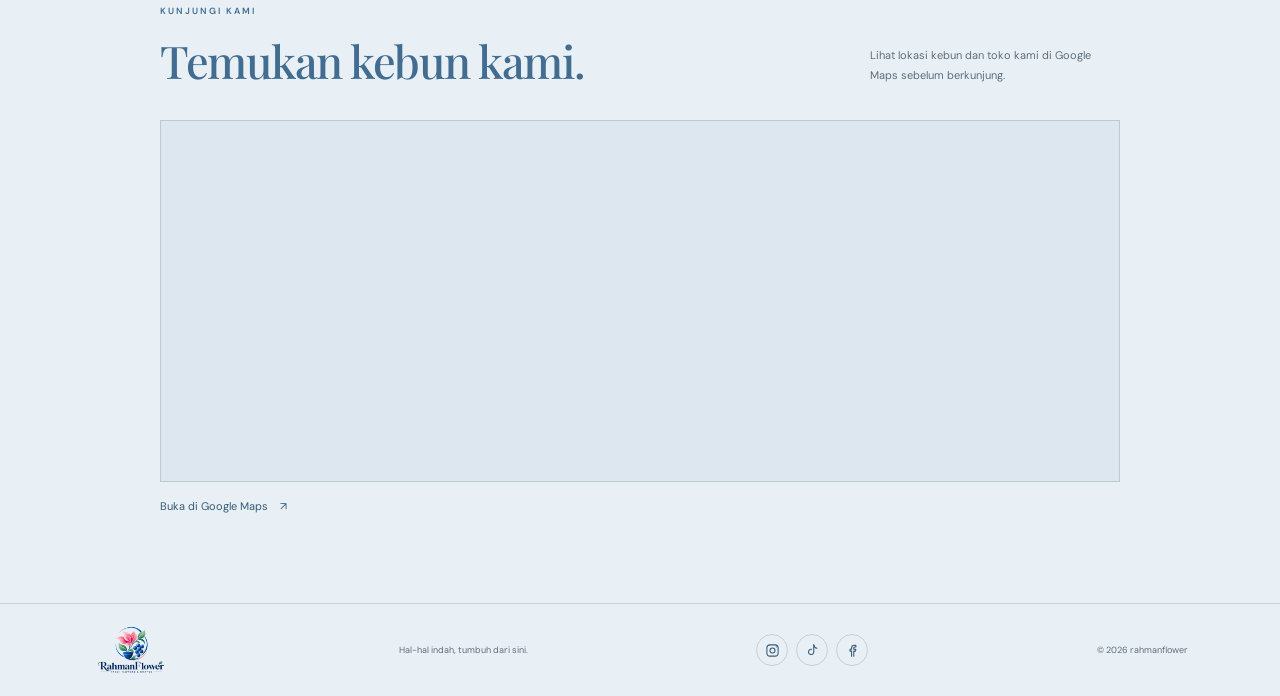
==== commit 420ee741: "Fix deployed logo sizing and stylesheet cache Co-authored-by: Copilot <223556219+Copilot@users.norep" ====
--- a/index.html
+++ b/index.html
@@ -10,14 +10,14 @@
       id="page-description"
     />
     <title>rahmanflower — Bunga & Anggur Pilihan</title>
-    <link rel="icon" type="image/png" href="assets/rahmanflower-logo.png" />
+    <link rel="icon" type="image/png" href="assets/rahmanflower-logo.png?v=20261110-1417" />
     <link rel="preconnect" href="https://fonts.googleapis.com" />
     <link rel="preconnect" href="https://fonts.gstatic.com" crossorigin />
     <link
       href="https://fonts.googleapis.com/css2?family=DM+Sans:wght@400;500;600;700&family=Playfair+Display:wght@500;600;700&family=Poppins:wght@400;500;600;700&display=swap"
       rel="stylesheet"
     />
-    <link rel="stylesheet" href="styles.css" />
+    <link rel="stylesheet" href="styles.css?v=20261110-1417" />
     <script src="products.js" defer></script>
     <script src="store-data.js" defer></script>
     <script src="app.js" defer></script>
@@ -25,7 +25,7 @@
   <body>
     <header class="site-header">
       <a class="brand" href="#" aria-label="rahmanflower, beranda">
-        <img class="brand-logo" src="assets/rahmanflower-logo.png" alt="Rahman Flower" />
+        <img class="brand-logo" src="assets/rahmanflower-logo.png?v=20261110-1417" width="96" height="64" alt="Rahman Flower" />
       </a>
       <nav class="main-nav" aria-label="Navigasi utama" data-i18n-aria="nav.label">
         <a href="#koleksi" data-i18n="nav.collection">Koleksi</a>
@@ -194,7 +194,7 @@
     </main>
 
     <footer class="site-footer">
-      <a class="brand footer-brand" href="#" aria-label="rahmanflower, beranda"><img class="brand-logo" src="assets/rahmanflower-logo.png" alt="Rahman Flower" /></a>
+      <a class="brand footer-brand" href="#" aria-label="rahmanflower, beranda"><img class="brand-logo" src="assets/rahmanflower-logo.png?v=20261110-1417" width="78" height="52" alt="Rahman Flower" /></a>
       <p data-i18n="footer.tagline">Hal-hal indah, tumbuh dari sini.</p>
       <nav class="social-links" aria-label="Media sosial" data-i18n-aria="footer.social">
         <a class="social-link" href="#" data-social="instagram" aria-label="Instagram rahmanflower" title="Instagram">
--- a/styles.css
+++ b/styles.css
@@ -35,7 +35,7 @@
 .language-switcher select:focus-visible { outline: 2px solid var(--accent); outline-offset: 2px; }
 .sr-only { position: absolute; width: 1px; height: 1px; padding: 0; margin: -1px; overflow: hidden; clip: rect(0, 0, 0, 0); white-space: nowrap; border: 0; }
 .brand { display: inline-flex; flex: 0 0 auto; align-items: center; }
-.brand-logo { width: auto; height: 72px; object-fit: contain; }
+.brand-logo { width: auto; height: 64px; max-height: 64px; object-fit: contain; }
 .main-nav { display: flex; align-items: center; gap: 30px; color: #fff; font-family: var(--nav-font); font-size: 18px; font-weight: 500; }
 .main-nav a, .text-link, .primary-link { transition: color .2s ease; }
 .main-nav a { color: #fff; white-space: nowrap; }
@@ -277,7 +277,7 @@
 @media (max-width: 640px) {
   .site-header { height: 82px; padding: 0 4%; }
   .main-nav { display: none; }
-  .site-header .brand-logo { height: 68px; }
+  .site-header .brand-logo { height: 60px; max-height: 60px; }
   .cart-button { padding: 8px 9px; }
   .header-actions { gap: 7px; }
   .language-flag { width: 29px; height: 29px; flex-basis: 29px; font-size: 17px; }
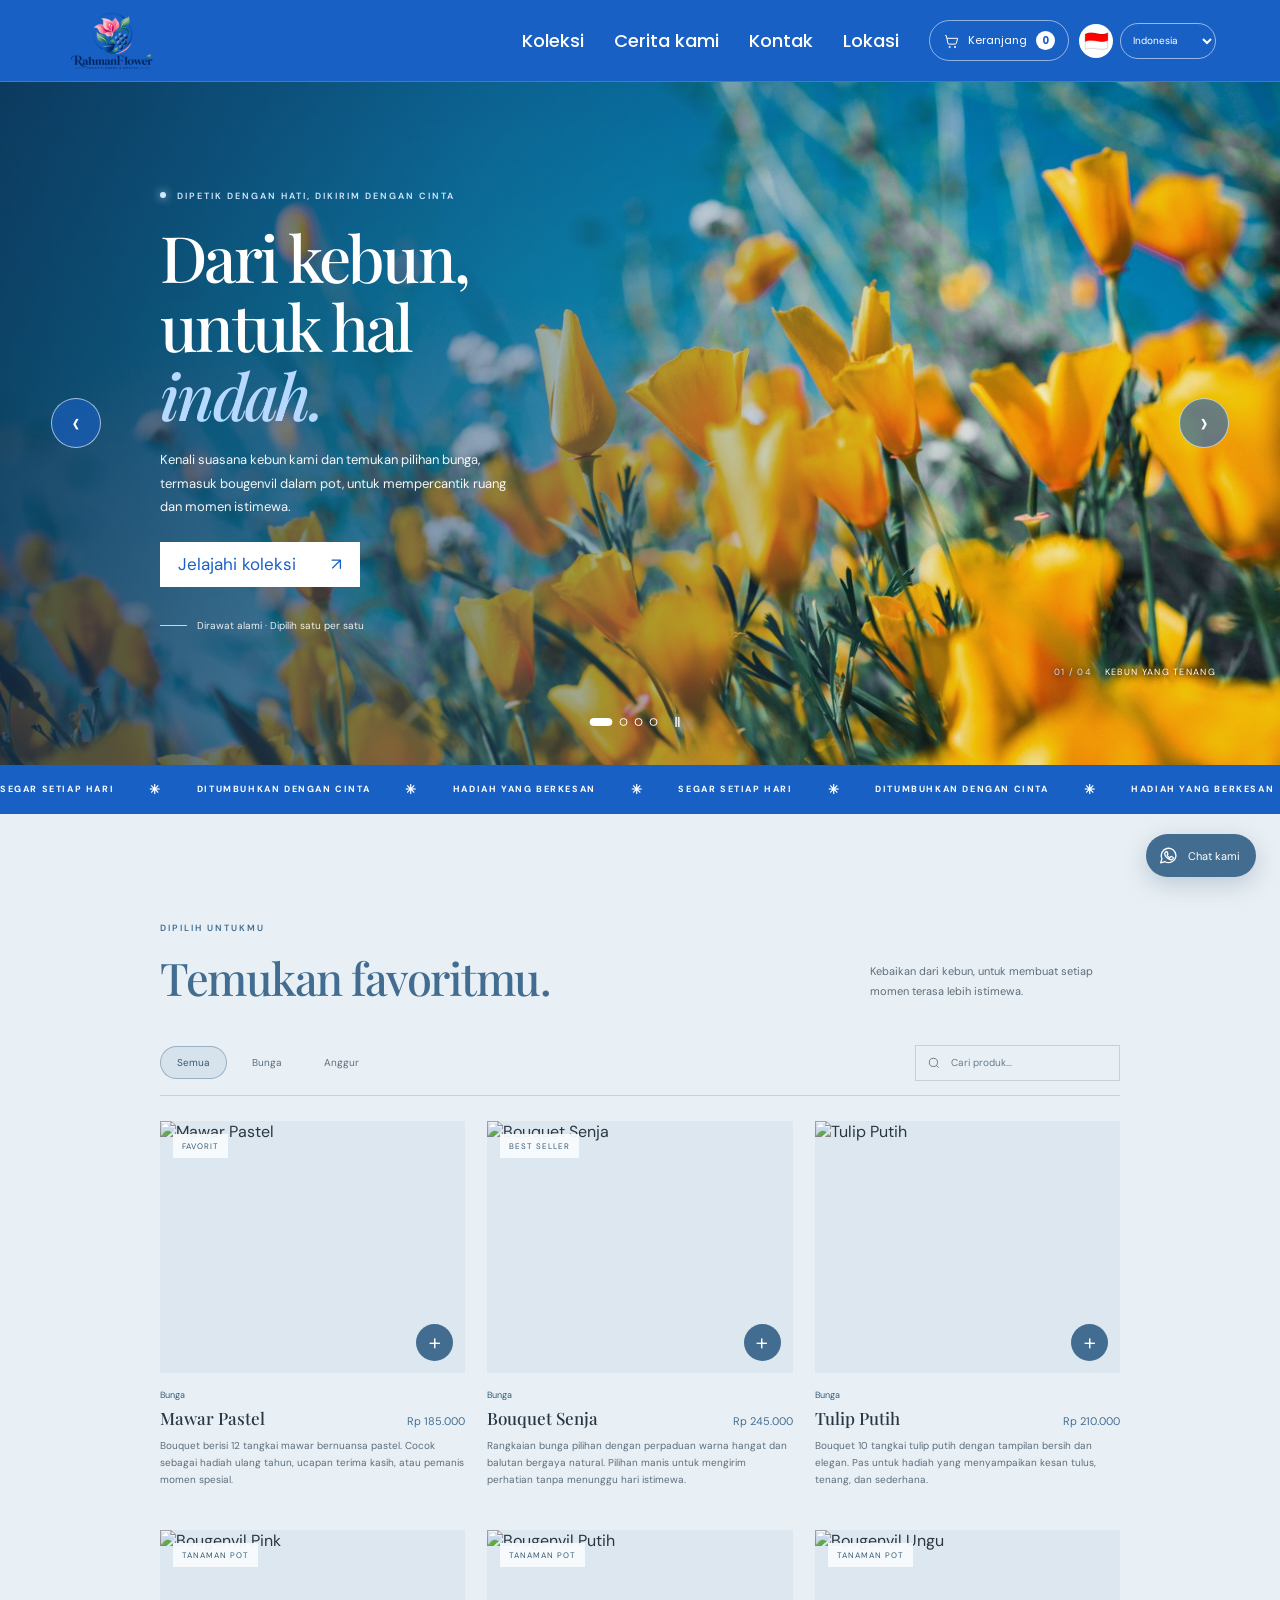
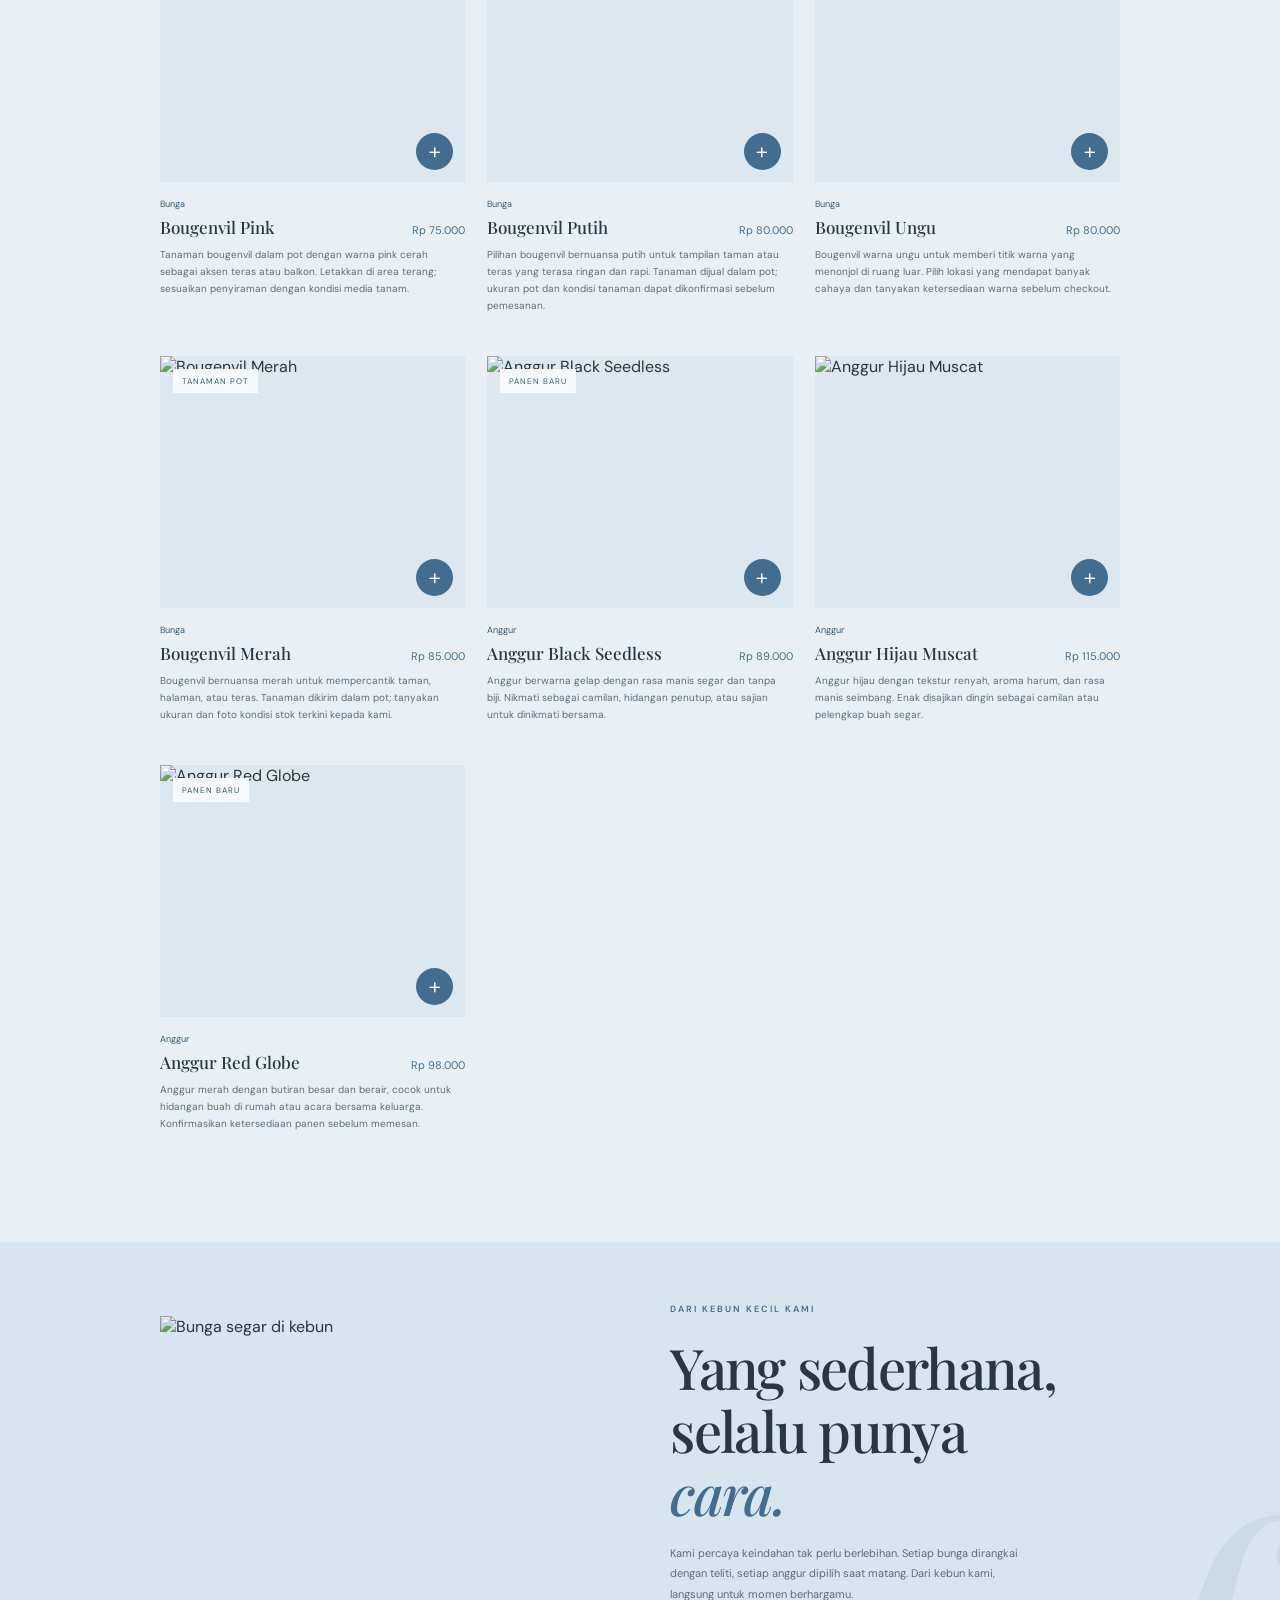
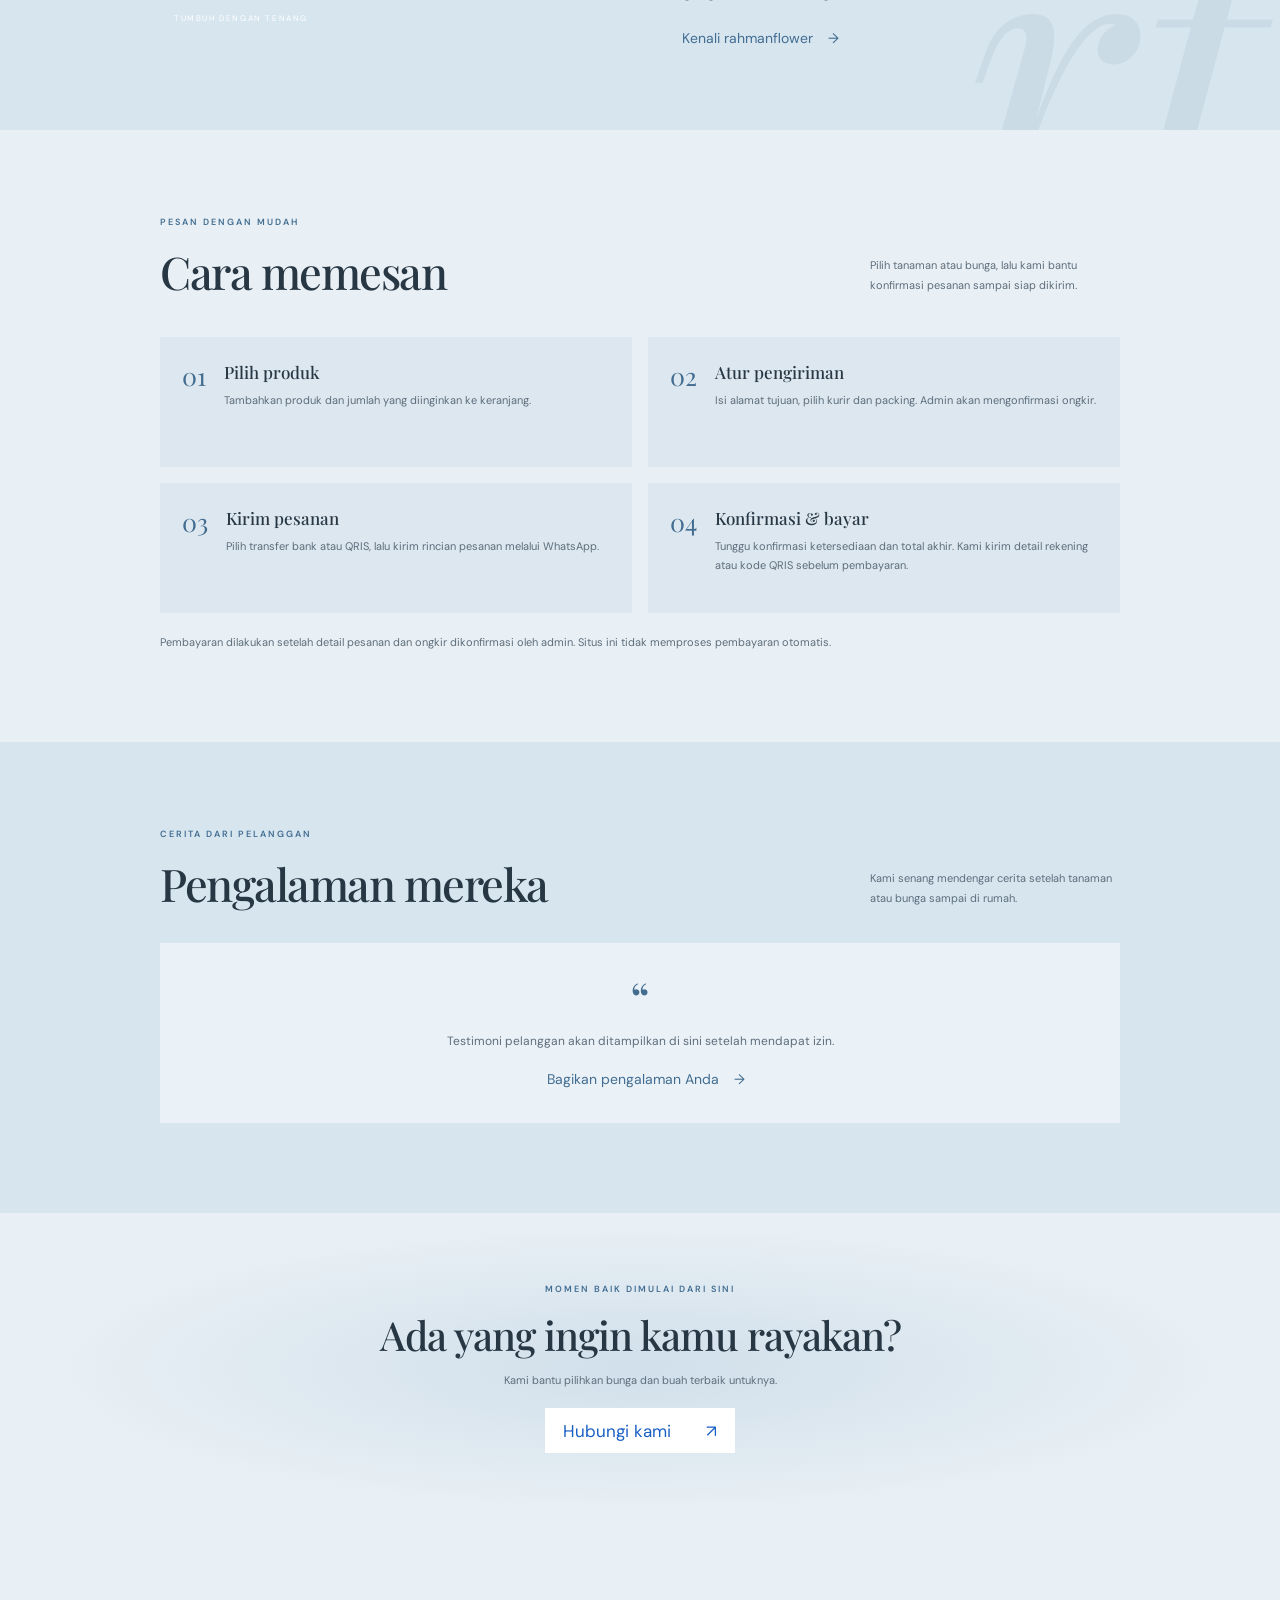
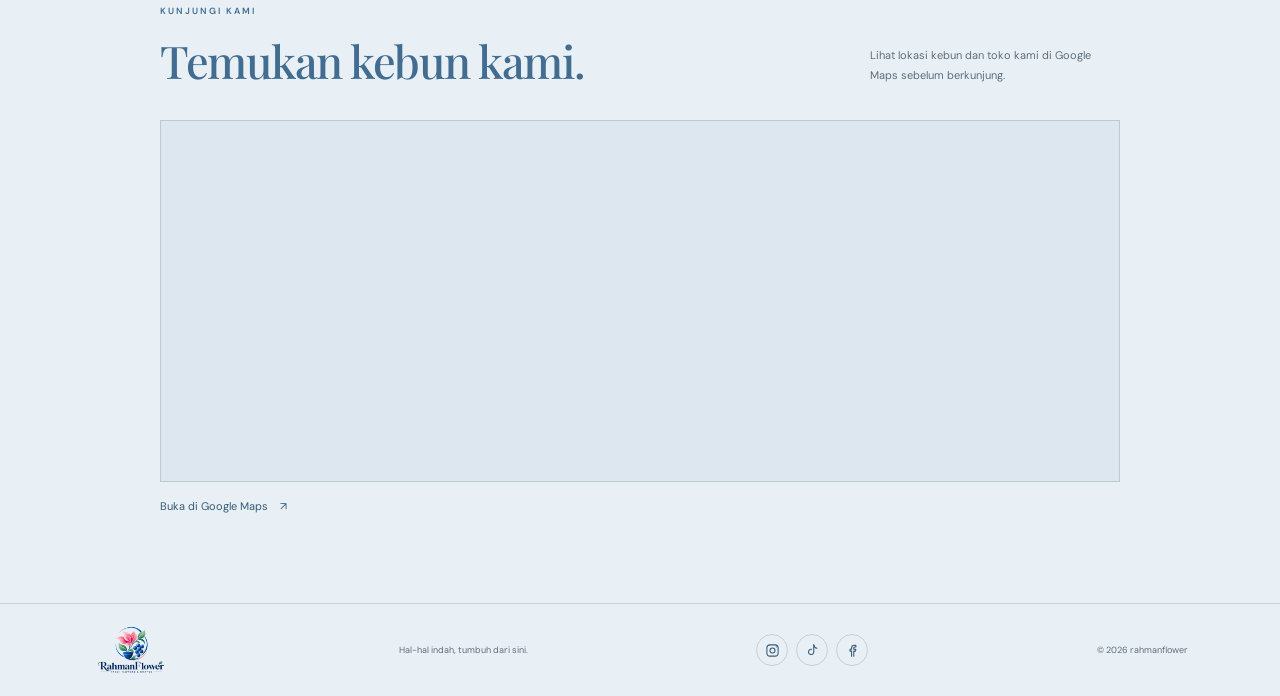
==== commit 5e9f1956: "Bundle homepage hero images Co-authored-by: Copilot <223556219+Copilot@users.noreply.github.com>" ====
--- a/index.html
+++ b/index.html
@@ -10,22 +10,22 @@
       id="page-description"
     />
     <title>rahmanflower — Bunga & Anggur Pilihan</title>
-    <link rel="icon" type="image/png" href="assets/rahmanflower-logo.png?v=20261110-1417" />
+    <link rel="icon" type="image/png" href="assets/rahmanflower-logo.png?v=20261110-1424" />
     <link rel="preconnect" href="https://fonts.googleapis.com" />
     <link rel="preconnect" href="https://fonts.gstatic.com" crossorigin />
     <link
       href="https://fonts.googleapis.com/css2?family=DM+Sans:wght@400;500;600;700&family=Playfair+Display:wght@500;600;700&family=Poppins:wght@400;500;600;700&display=swap"
       rel="stylesheet"
     />
-    <link rel="stylesheet" href="styles.css?v=20261110-1417" />
-    <script src="products.js" defer></script>
+    <link rel="stylesheet" href="styles.css?v=20261110-1424" />
+    <script src="products.js?v=20261110-1424" defer></script>
     <script src="store-data.js" defer></script>
-    <script src="app.js" defer></script>
+    <script src="app.js?v=20261110-1424" defer></script>
   </head>
   <body>
     <header class="site-header">
       <a class="brand" href="#" aria-label="rahmanflower, beranda">
-        <img class="brand-logo" src="assets/rahmanflower-logo.png?v=20261110-1417" width="96" height="64" alt="Rahman Flower" />
+        <img class="brand-logo" src="assets/rahmanflower-logo.png?v=20261110-1424" width="96" height="64" alt="Rahman Flower" />
       </a>
       <nav class="main-nav" aria-label="Navigasi utama" data-i18n-aria="nav.label">
         <a href="#koleksi" data-i18n="nav.collection">Koleksi</a>
@@ -194,7 +194,7 @@
     </main>
 
     <footer class="site-footer">
-      <a class="brand footer-brand" href="#" aria-label="rahmanflower, beranda"><img class="brand-logo" src="assets/rahmanflower-logo.png?v=20261110-1417" width="78" height="52" alt="Rahman Flower" /></a>
+      <a class="brand footer-brand" href="#" aria-label="rahmanflower, beranda"><img class="brand-logo" src="assets/rahmanflower-logo.png?v=20261110-1424" width="78" height="52" alt="Rahman Flower" /></a>
       <p data-i18n="footer.tagline">Hal-hal indah, tumbuh dari sini.</p>
       <nav class="social-links" aria-label="Media sosial" data-i18n-aria="footer.social">
         <a class="social-link" href="#" data-social="instagram" aria-label="Instagram rahmanflower" title="Instagram">
